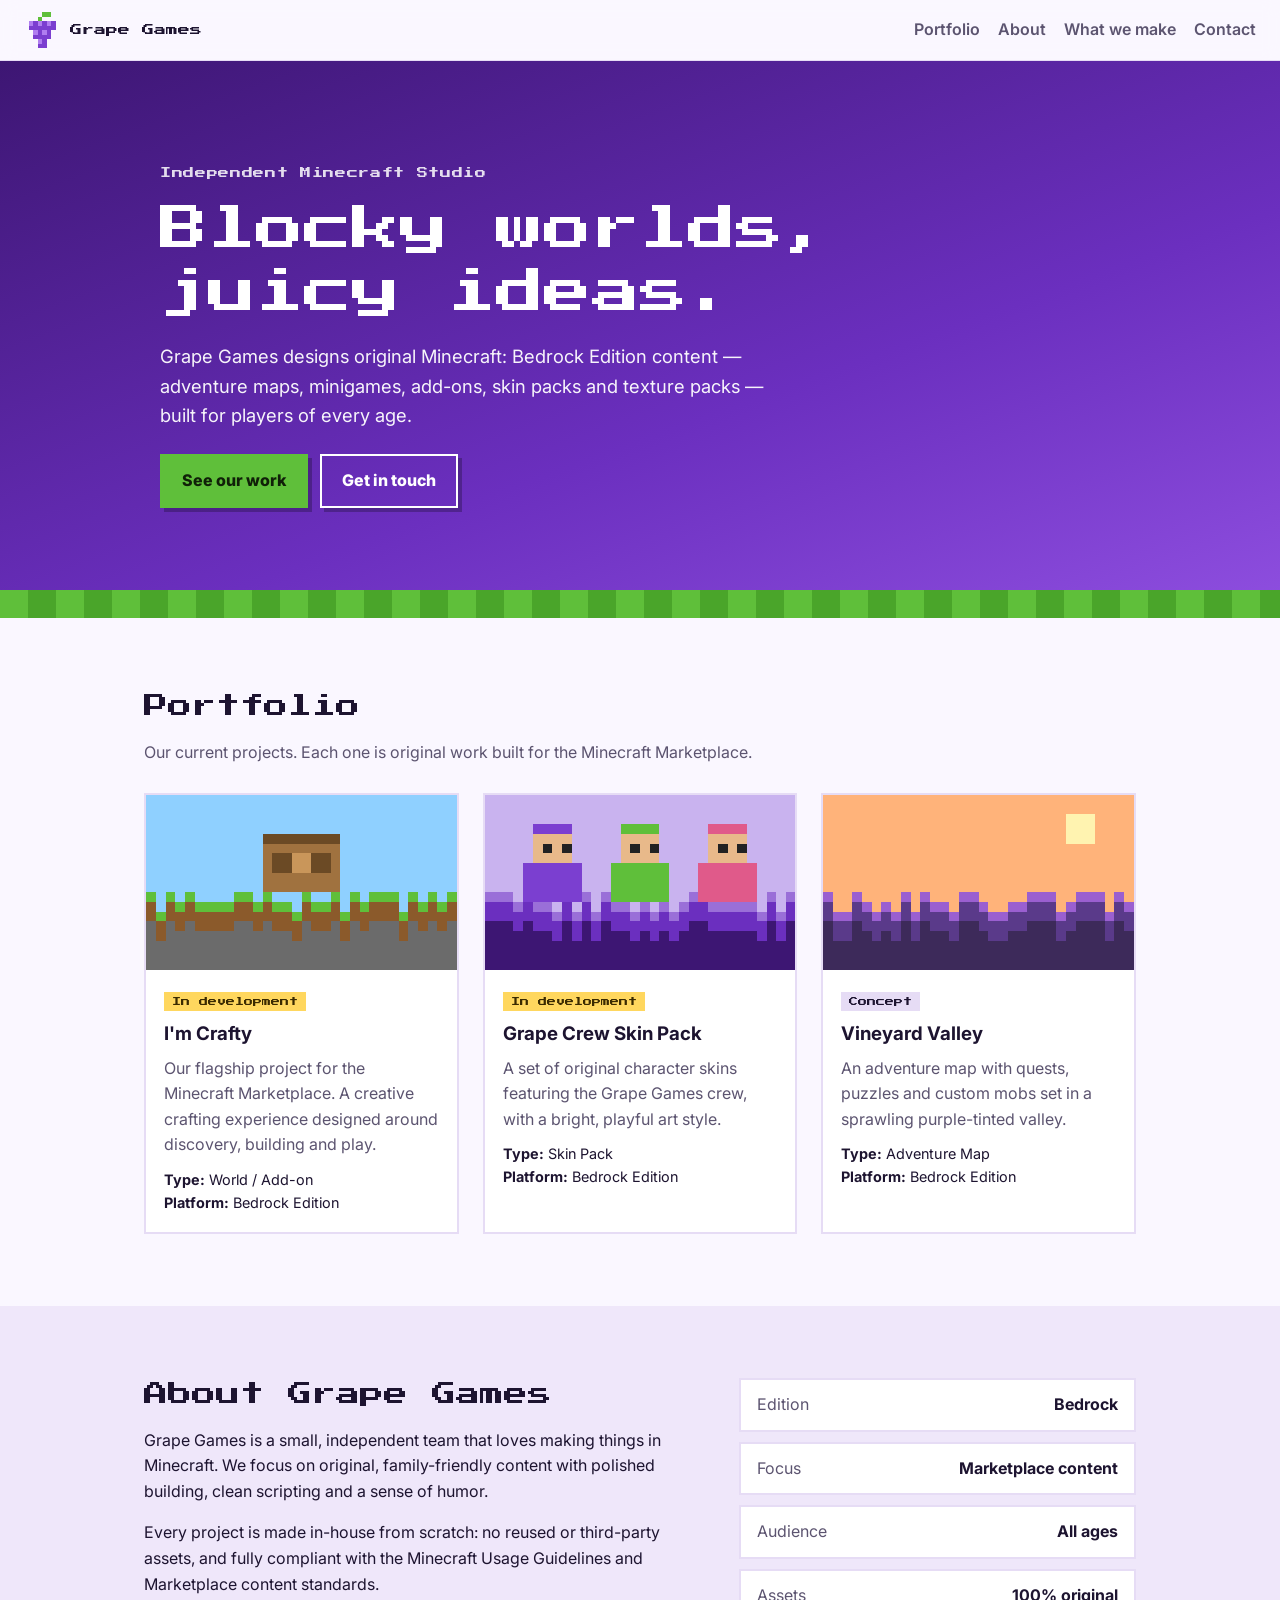
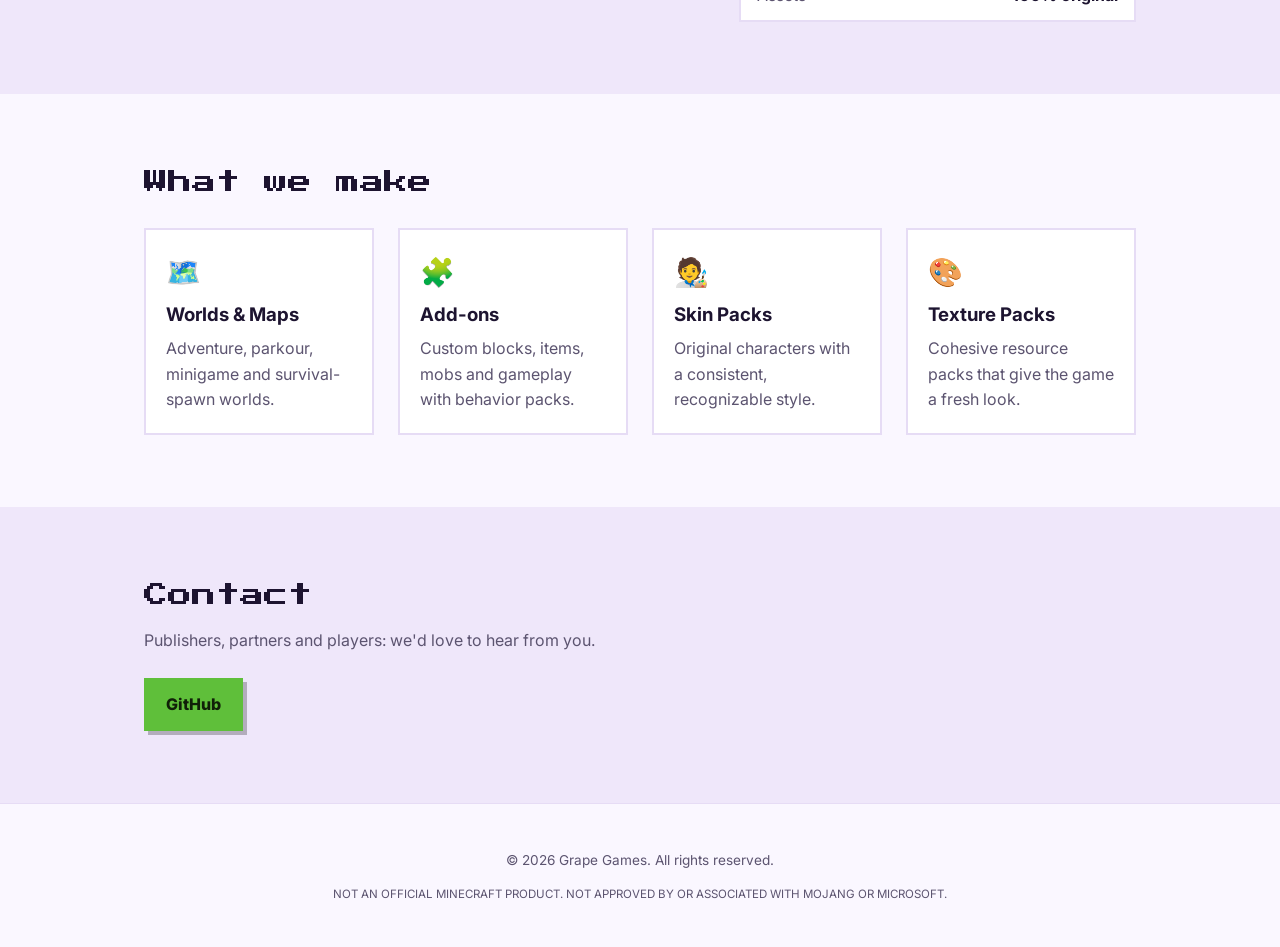
==== index.html @ aa974eca "Add Grape Games Minecraft portfolio site for GitHub Pages Static one-page portfolio (projects, about" ====
<!doctype html>
<html lang="en">
<head>
  <meta charset="utf-8">
  <meta name="viewport" content="width=device-width, initial-scale=1">
  <title>Grape Games — Minecraft Content Studio</title>
  <meta name="description" content="Grape Games is an independent studio creating original Minecraft Bedrock worlds, add-ons, skin packs and texture packs.">
  <meta property="og:title" content="Grape Games — Minecraft Content Studio">
  <meta property="og:description" content="Original Minecraft Bedrock worlds, add-ons, skins and textures.">
  <link rel="icon" href="assets/logo.svg" type="image/svg+xml">
  <link rel="preconnect" href="https://fonts.googleapis.com">
  <link rel="preconnect" href="https://fonts.gstatic.com" crossorigin>
  <link href="https://fonts.googleapis.com/css2?family=Press+Start+2P&family=Inter:wght@400;600;800&display=swap" rel="stylesheet">
  <link rel="stylesheet" href="styles.css">
</head>
<body>
  <header class="nav">
    <a class="brand" href="#top"><img src="assets/logo.svg" alt="" width="36" height="36"> Grape Games</a>
    <nav>
      <a href="#portfolio">Portfolio</a>
      <a href="#about">About</a>
      <a href="#services">What we make</a>
      <a href="#contact">Contact</a>
    </nav>
  </header>

  <main id="top">
    <section class="hero">
      <div class="hero-inner">
        <p class="eyebrow">Independent Minecraft Studio</p>
        <h1>Blocky worlds,<br>juicy ideas.</h1>
        <p class="lead">Grape Games designs original Minecraft: Bedrock Edition content — adventure maps, minigames, add-ons, skin packs and texture packs — built for players of every age.</p>
        <div class="cta">
          <a class="btn primary" href="#portfolio">See our work</a>
          <a class="btn" href="#contact">Get in touch</a>
        </div>
      </div>
    </section>

    <section id="portfolio" class="section">
      <h2>Portfolio</h2>
      <p class="section-lead">Our current projects. Each one is original work built for the Minecraft Marketplace.</p>
      <div class="grid">
        <!-- Each project is one <article>. Copy a block to add another; drop screenshots in assets/ and update the img src. -->
        <article class="card">
          <div class="thumb thumb-a"><img src="assets/project-crafty.svg" alt="I'm Crafty key art"></div>
          <div class="card-body">
            <span class="tag dev">In development</span>
            <h3>I'm Crafty</h3>
            <p>Our flagship project for the Minecraft Marketplace. A creative crafting experience designed around discovery, building and play.</p>
            <ul class="meta">
              <li><b>Type:</b> World / Add-on</li>
              <li><b>Platform:</b> Bedrock Edition</li>
            </ul>
          </div>
        </article>

        <article class="card">
          <div class="thumb thumb-b"><img src="assets/project-skins.svg" alt="Skin pack preview"></div>
          <div class="card-body">
            <span class="tag dev">In development</span>
            <h3>Grape Crew Skin Pack</h3>
            <p>A set of original character skins featuring the Grape Games crew, with a bright, playful art style.</p>
            <ul class="meta">
              <li><b>Type:</b> Skin Pack</li>
              <li><b>Platform:</b> Bedrock Edition</li>
            </ul>
          </div>
        </article>

        <article class="card">
          <div class="thumb thumb-c"><img src="assets/project-map.svg" alt="Adventure map preview"></div>
          <div class="card-body">
            <span class="tag concept">Concept</span>
            <h3>Vineyard Valley</h3>
            <p>An adventure map with quests, puzzles and custom mobs set in a sprawling purple-tinted valley.</p>
            <ul class="meta">
              <li><b>Type:</b> Adventure Map</li>
              <li><b>Platform:</b> Bedrock Edition</li>
            </ul>
          </div>
        </article>
      </div>
    </section>

    <section id="about" class="section alt">
      <div class="two-col">
        <div>
          <h2>About Grape Games</h2>
          <p>Grape Games is a small, independent team that loves making things in Minecraft. We focus on original, family-friendly content with polished building, clean scripting and a sense of humor.</p>
          <p>Every project is made in-house from scratch: no reused or third-party assets, and fully compliant with the Minecraft Usage Guidelines and Marketplace content standards.</p>
        </div>
        <ul class="facts">
          <li><span>Edition</span><b>Bedrock</b></li>
          <li><span>Focus</span><b>Marketplace content</b></li>
          <li><span>Audience</span><b>All ages</b></li>
          <li><span>Assets</span><b>100% original</b></li>
        </ul>
      </div>
    </section>

    <section id="services" class="section">
      <h2>What we make</h2>
      <div class="grid four">
        <div class="pill-card"><div class="icon">🗺️</div><h3>Worlds &amp; Maps</h3><p>Adventure, parkour, minigame and survival-spawn worlds.</p></div>
        <div class="pill-card"><div class="icon">🧩</div><h3>Add-ons</h3><p>Custom blocks, items, mobs and gameplay with behavior packs.</p></div>
        <div class="pill-card"><div class="icon">🧑‍🎨</div><h3>Skin Packs</h3><p>Original characters with a consistent, recognizable style.</p></div>
        <div class="pill-card"><div class="icon">🎨</div><h3>Texture Packs</h3><p>Cohesive resource packs that give the game a fresh look.</p></div>
      </div>
    </section>

    <section id="contact" class="section alt">
      <h2>Contact</h2>
      <p class="section-lead">Publishers, partners and players: we'd love to hear from you.</p>
      <div class="contact">
        <!-- TODO: add a business email, e.g. <a class="btn primary" href="mailto:hello@yourdomain.com">hello@yourdomain.com</a> -->
        <a class="btn primary" href="https://github.com/GrapeGames3141">GitHub</a>
      </div>
    </section>
  </main>

  <footer class="footer">
    <p>© <span id="year">2026</span> Grape Games. All rights reserved.</p>
    <p class="legal">NOT AN OFFICIAL MINECRAFT PRODUCT. NOT APPROVED BY OR ASSOCIATED WITH MOJANG OR MICROSOFT.</p>
  </footer>
  <script>document.getElementById('year').textContent = new Date().getFullYear();</script>
</body>
</html>
---- styles.css ----
:root{--grape:#6b2fbf;--grape-d:#3d1673;--leaf:#5fbf3a;--bg:#faf7ff;--fg:#1d1430;--muted:#5c5470;--card:#fff;--line:#e6dcf5}
@media (prefers-color-scheme:dark){:root{--bg:#120c1c;--fg:#f1ebfb;--muted:#b1a6c6;--card:#1d1530;--line:#2f2447}}
*{box-sizing:border-box}
html{scroll-behavior:smooth}
body{margin:0;background:var(--bg);color:var(--fg);font:16px/1.6 Inter,system-ui,sans-serif}
a{color:inherit}
img{max-width:100%;display:block}
.nav{position:sticky;top:0;z-index:10;display:flex;justify-content:space-between;align-items:center;gap:16px;padding:12px 24px;background:color-mix(in srgb,var(--bg) 88%,transparent);backdrop-filter:blur(8px);border-bottom:1px solid var(--line)}
.brand{display:flex;align-items:center;gap:10px;font:12px "Press Start 2P",monospace;text-decoration:none}
.nav nav{display:flex;gap:18px;flex-wrap:wrap}
.nav nav a{text-decoration:none;font-weight:600;color:var(--muted)}
.nav nav a:hover{color:var(--grape)}
.hero{background:linear-gradient(160deg,var(--grape-d),var(--grape) 60%,#8f4fe0);color:#fff;padding:96px 24px 110px;position:relative;overflow:hidden}
.hero:after{content:"";position:absolute;inset:auto 0 0 0;height:28px;background:repeating-linear-gradient(90deg,var(--leaf) 0 28px,#4aa52a 28px 56px)}
.hero-inner{max-width:960px;margin:0 auto}
.eyebrow{font:11px "Press Start 2P",monospace;letter-spacing:.06em;opacity:.85}
h1{font:clamp(26px,5vw,48px)/1.3 "Press Start 2P",monospace;margin:.4em 0}
h2{font:clamp(18px,3vw,24px)/1.4 "Press Start 2P",monospace;margin:0 0 .6em}
h3{margin:.3em 0}
.lead{font-size:1.15rem;max-width:620px;opacity:.95}
.cta,.contact{display:flex;gap:12px;flex-wrap:wrap;margin-top:24px}
.btn{display:inline-block;padding:12px 20px;border:2px solid currentColor;text-decoration:none;font-weight:800;box-shadow:4px 4px 0 rgba(0,0,0,.25)}
.btn.primary{background:var(--leaf);border-color:var(--leaf);color:#102008}
.btn:hover{transform:translate(-1px,-1px)}
.section{max-width:1040px;margin:0 auto;padding:72px 24px}
.section.alt{max-width:none;background:color-mix(in srgb,var(--grape) 8%,var(--bg))}
.section.alt>*{max-width:992px;margin-left:auto;margin-right:auto}
.section-lead{color:var(--muted);max-width:640px}
.grid{display:grid;grid-template-columns:repeat(auto-fit,minmax(280px,1fr));gap:24px;margin-top:28px}
.grid.four{grid-template-columns:repeat(auto-fit,minmax(200px,1fr))}
.card{background:var(--card);border:2px solid var(--line);overflow:hidden;display:flex;flex-direction:column}
.thumb{aspect-ratio:16/9;background:var(--grape-d)}
.thumb img{width:100%;height:100%;object-fit:cover;image-rendering:pixelated}
.card-body{padding:18px}
.card-body p{color:var(--muted);margin:.4em 0}
.tag{font:9px "Press Start 2P",monospace;padding:5px 8px;display:inline-block}
.tag.dev{background:#ffd75e;color:#3a2a00}
.tag.concept{background:var(--line);color:var(--fg)}
.tag.live{background:var(--leaf);color:#102008}
.meta{list-style:none;padding:0;margin:10px 0 0;font-size:.9rem}
.two-col{display:grid;grid-template-columns:1.4fr 1fr;gap:40px;align-items:start}
.facts{list-style:none;padding:0;margin:0;display:grid;gap:10px}
.facts li{display:flex;justify-content:space-between;background:var(--card);border:2px solid var(--line);padding:12px 16px}
.facts span{color:var(--muted)}
.pill-card{background:var(--card);border:2px solid var(--line);padding:20px}
.pill-card p{color:var(--muted);margin:0}
.icon{font-size:28px}
.footer{text-align:center;padding:32px 16px;color:var(--muted);font-size:.85rem;border-top:1px solid var(--line)}
.legal{font-size:.72rem}
@media (max-width:720px){.two-col{grid-template-columns:1fr}.nav{flex-direction:column;align-items:flex-start;padding:12px 16px}.section{padding:56px 16px}.hero{padding:64px 16px 90px}}
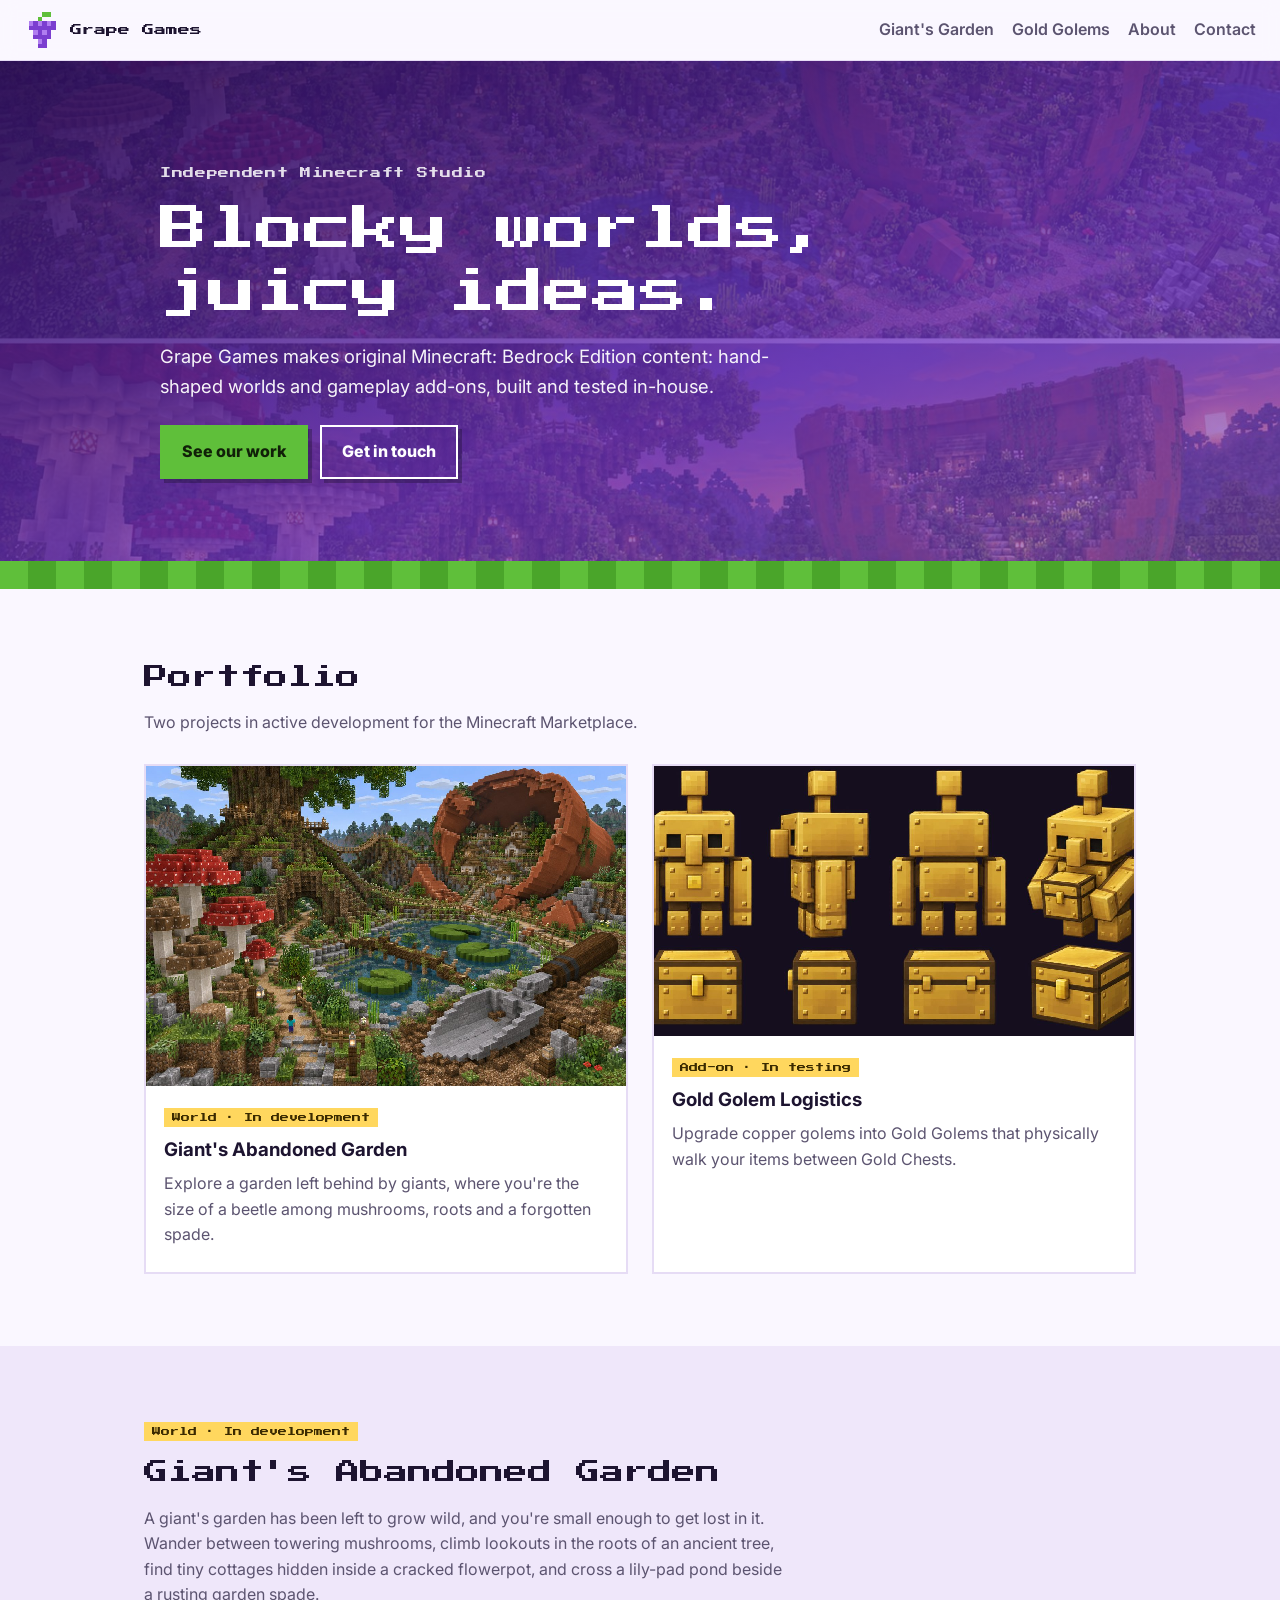
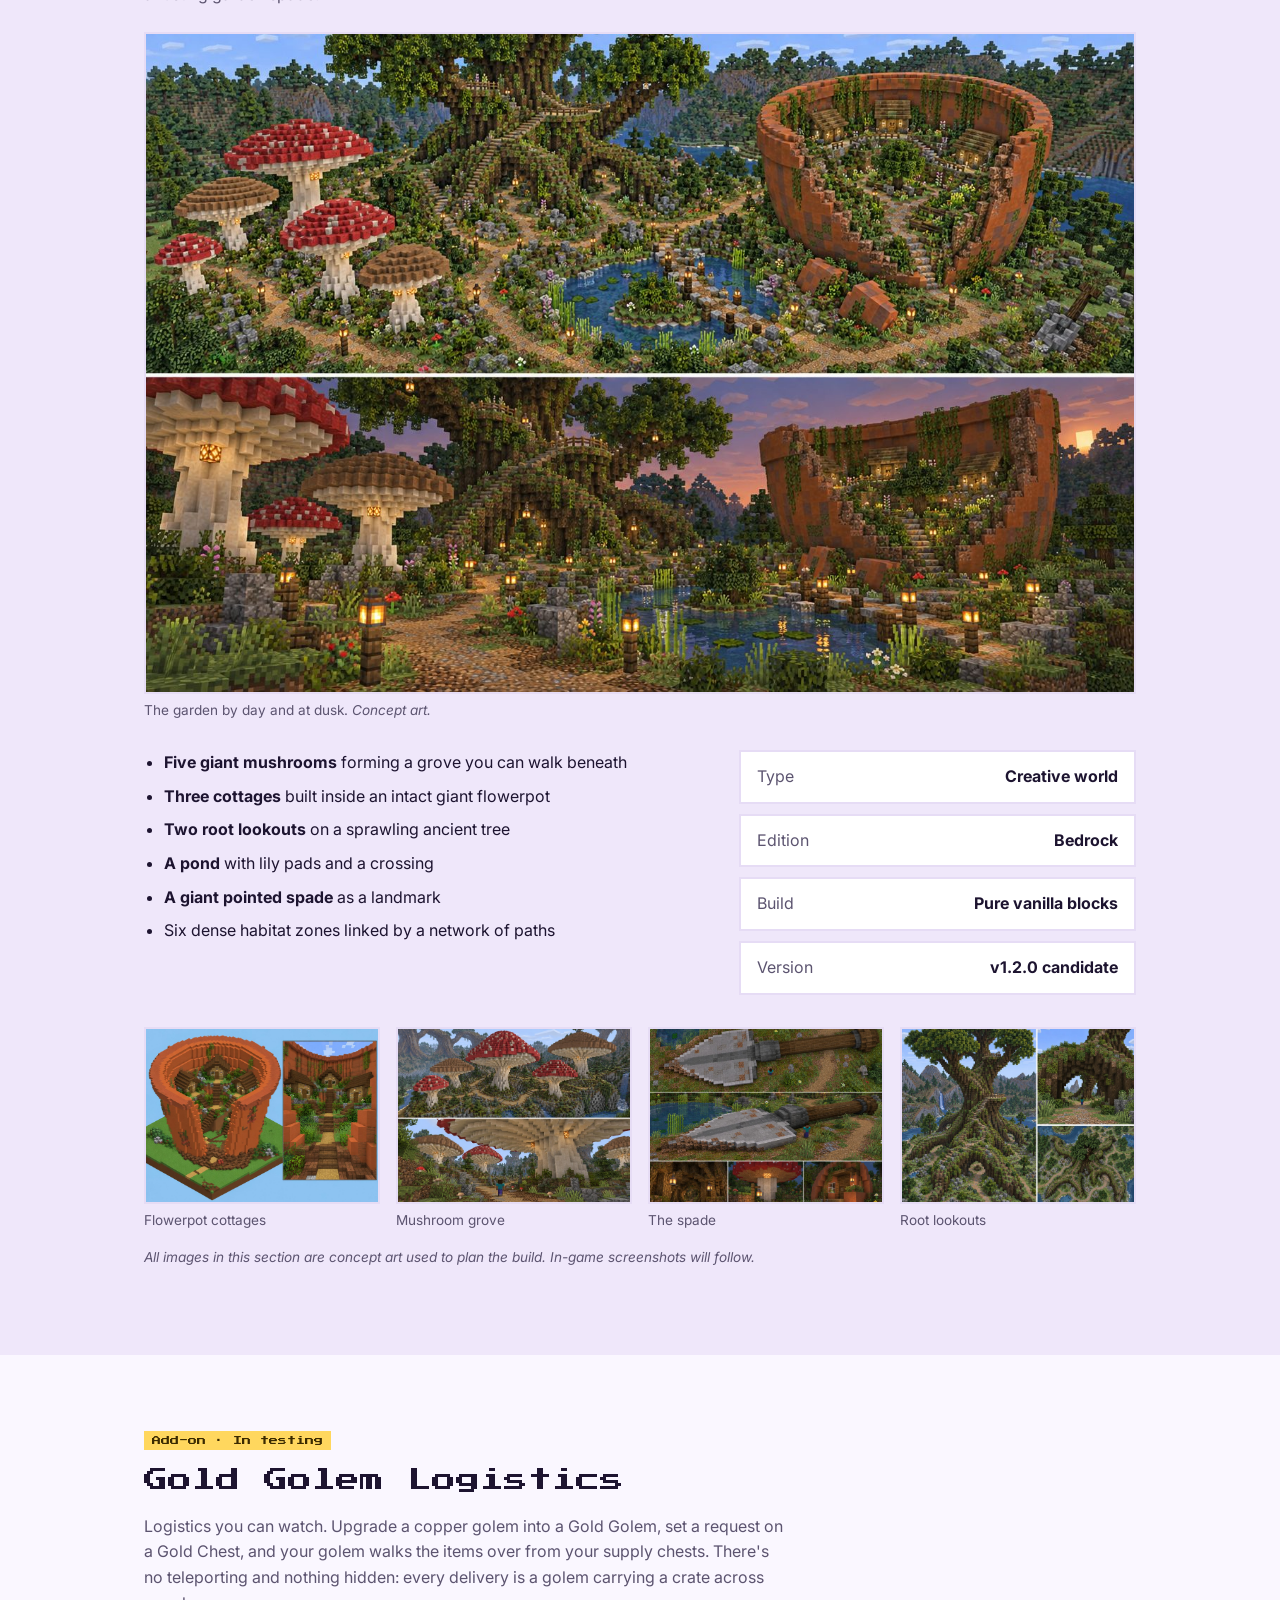
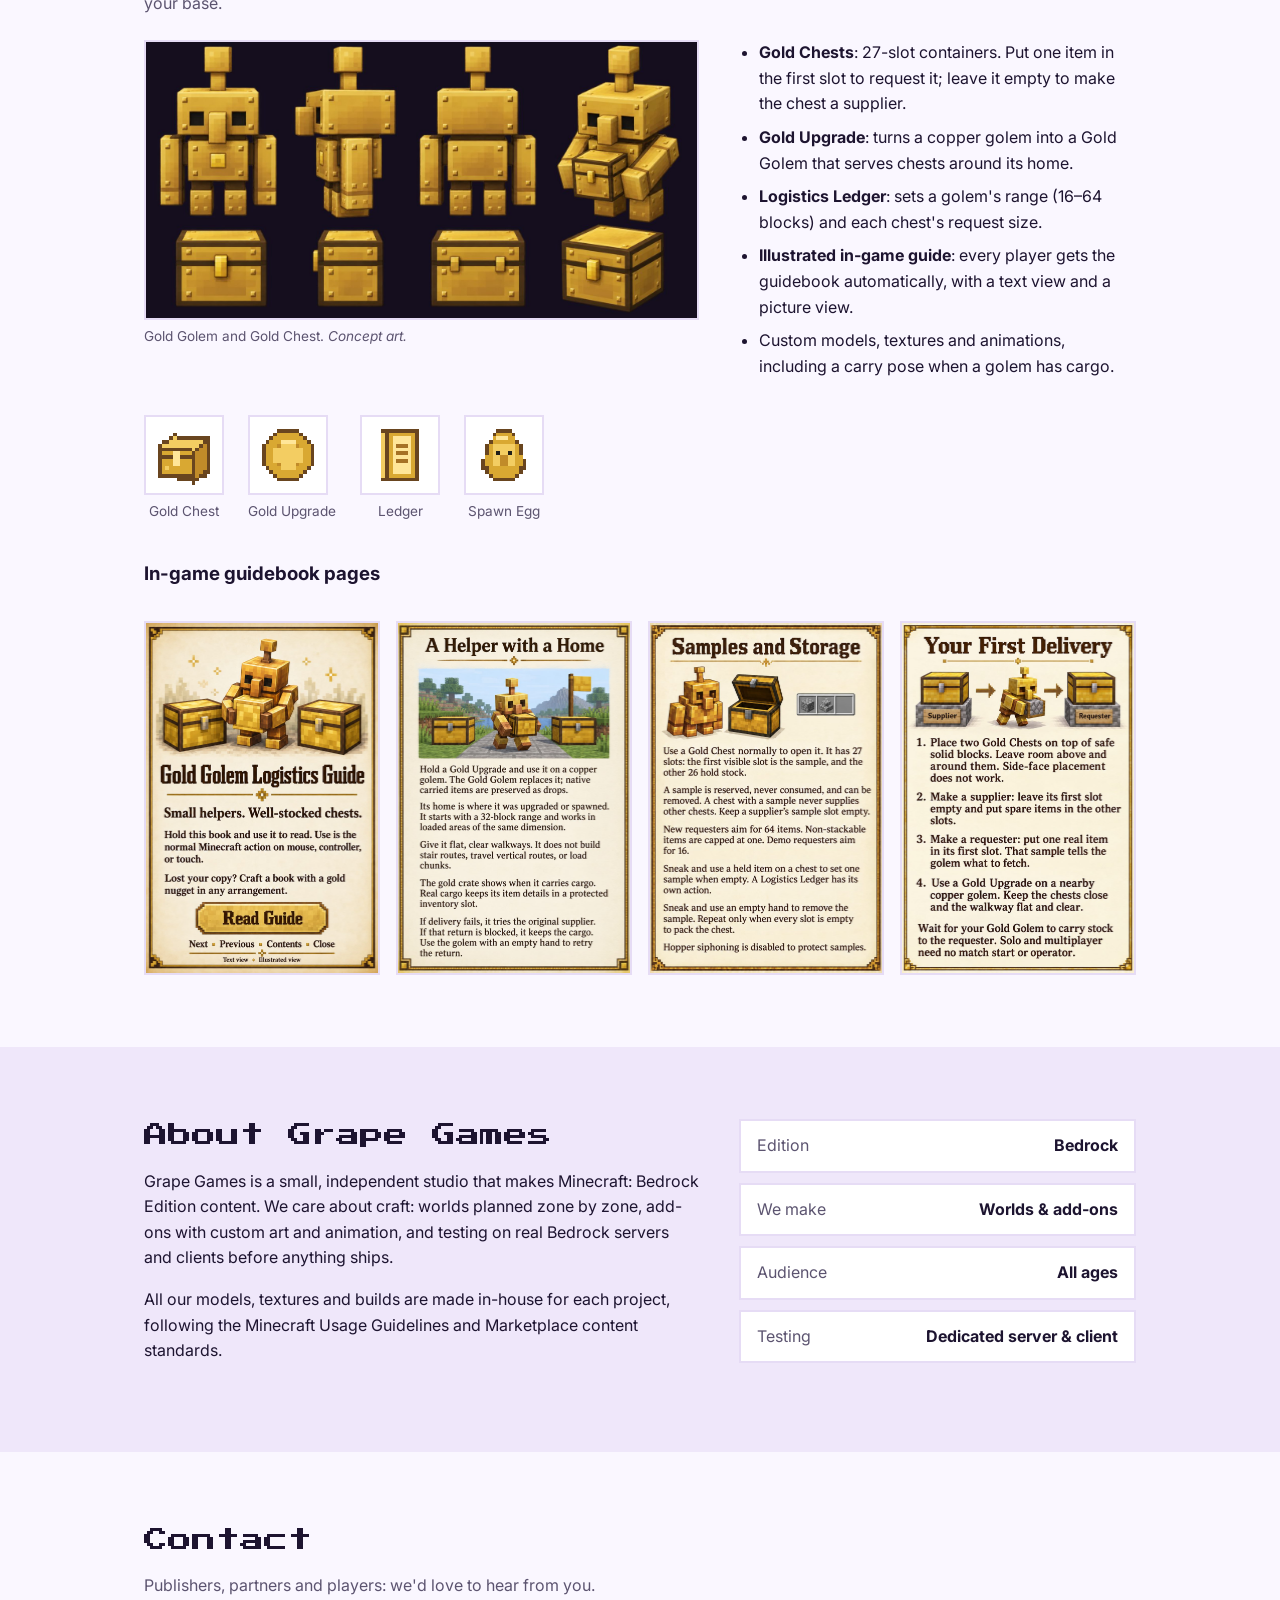
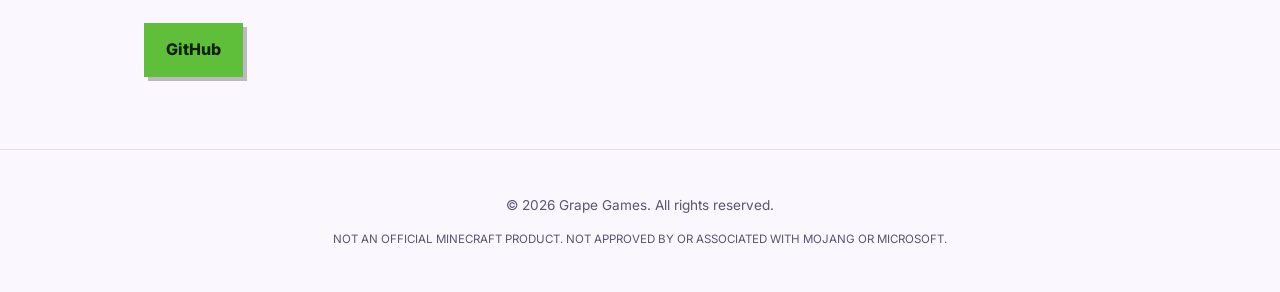
==== commit 4fad0977: "Show Giant's Abandoned Garden and Gold Golem Logistics on portfolio site Replace placeholder project" ====
--- a/index.html
+++ b/index.html
@@ -4,9 +4,10 @@
   <meta charset="utf-8">
   <meta name="viewport" content="width=device-width, initial-scale=1">
   <title>Grape Games — Minecraft Content Studio</title>
-  <meta name="description" content="Grape Games is an independent studio creating original Minecraft Bedrock worlds, add-ons, skin packs and texture packs.">
+  <meta name="description" content="Grape Games is an independent studio making original Minecraft: Bedrock Edition worlds and add-ons, including Giant's Abandoned Garden and Gold Golem Logistics.">
   <meta property="og:title" content="Grape Games — Minecraft Content Studio">
-  <meta property="og:description" content="Original Minecraft Bedrock worlds, add-ons, skins and textures.">
+  <meta property="og:description" content="Original Minecraft Bedrock worlds and add-ons: Giant's Abandoned Garden and Gold Golem Logistics.">
+  <meta property="og:image" content="assets/garden/hero.jpg">
   <link rel="icon" href="assets/logo.svg" type="image/svg+xml">
   <link rel="preconnect" href="https://fonts.googleapis.com">
   <link rel="preconnect" href="https://fonts.gstatic.com" crossorigin>
@@ -17,19 +18,19 @@
   <header class="nav">
     <a class="brand" href="#top"><img src="assets/logo.svg" alt="" width="36" height="36"> Grape Games</a>
     <nav>
-      <a href="#portfolio">Portfolio</a>
+      <a href="#garden">Giant's Garden</a>
+      <a href="#golem">Gold Golems</a>
       <a href="#about">About</a>
-      <a href="#services">What we make</a>
       <a href="#contact">Contact</a>
     </nav>
   </header>
 
   <main id="top">
-    <section class="hero">
+    <section class="hero" style="--hero-img:url('assets/garden/hero.jpg')">
       <div class="hero-inner">
         <p class="eyebrow">Independent Minecraft Studio</p>
         <h1>Blocky worlds,<br>juicy ideas.</h1>
-        <p class="lead">Grape Games designs original Minecraft: Bedrock Edition content — adventure maps, minigames, add-ons, skin packs and texture packs — built for players of every age.</p>
+        <p class="lead">Grape Games makes original Minecraft: Bedrock Edition content: hand-shaped worlds and gameplay add-ons, built and tested in-house.</p>
         <div class="cta">
           <a class="btn primary" href="#portfolio">See our work</a>
           <a class="btn" href="#contact">Get in touch</a>
@@ -39,47 +40,90 @@
 
     <section id="portfolio" class="section">
       <h2>Portfolio</h2>
-      <p class="section-lead">Our current projects. Each one is original work built for the Minecraft Marketplace.</p>
+      <p class="section-lead">Two projects in active development for the Minecraft Marketplace.</p>
       <div class="grid">
-        <!-- Each project is one <article>. Copy a block to add another; drop screenshots in assets/ and update the img src. -->
-        <article class="card">
-          <div class="thumb thumb-a"><img src="assets/project-crafty.svg" alt="I'm Crafty key art"></div>
+        <a class="card" href="#garden">
+          <div class="thumb"><img src="assets/garden/overview.jpg" alt="Giant's Abandoned Garden overview concept art"></div>
           <div class="card-body">
-            <span class="tag dev">In development</span>
-            <h3>I'm Crafty</h3>
-            <p>Our flagship project for the Minecraft Marketplace. A creative crafting experience designed around discovery, building and play.</p>
-            <ul class="meta">
-              <li><b>Type:</b> World / Add-on</li>
-              <li><b>Platform:</b> Bedrock Edition</li>
-            </ul>
+            <span class="tag dev">World · In development</span>
+            <h3>Giant's Abandoned Garden</h3>
+            <p>Explore a garden left behind by giants, where you're the size of a beetle among mushrooms, roots and a forgotten spade.</p>
           </div>
-        </article>
+        </a>
+        <a class="card" href="#golem">
+          <div class="thumb"><img src="assets/golem/concept.jpg" alt="Gold Golem and Gold Chest concept"></div>
+          <div class="card-body">
+            <span class="tag dev">Add-on · In testing</span>
+            <h3>Gold Golem Logistics</h3>
+            <p>Upgrade copper golems into Gold Golems that physically walk your items between Gold Chests.</p>
+          </div>
+        </a>
+      </div>
+    </section>
 
-        <article class="card">
-          <div class="thumb thumb-b"><img src="assets/project-skins.svg" alt="Skin pack preview"></div>
-          <div class="card-body">
-            <span class="tag dev">In development</span>
-            <h3>Grape Crew Skin Pack</h3>
-            <p>A set of original character skins featuring the Grape Games crew, with a bright, playful art style.</p>
-            <ul class="meta">
-              <li><b>Type:</b> Skin Pack</li>
-              <li><b>Platform:</b> Bedrock Edition</li>
-            </ul>
-          </div>
-        </article>
+    <section id="garden" class="section project alt">
+      <div class="project-head">
+        <span class="tag dev">World · In development</span>
+        <h2>Giant's Abandoned Garden</h2>
+        <p class="section-lead">A giant's garden has been left to grow wild, and you're small enough to get lost in it. Wander between towering mushrooms, climb lookouts in the roots of an ancient tree, find tiny cottages hidden inside a cracked flowerpot, and cross a lily-pad pond beside a rusting garden spade.</p>
+      </div>
+      <figure class="feature">
+        <img src="assets/garden/hero.jpg" alt="The garden by day and at dusk" loading="lazy">
+        <figcaption>The garden by day and at dusk. <em>Concept art.</em></figcaption>
+      </figure>
+      <div class="two-col">
+        <ul class="bullets">
+          <li><b>Five giant mushrooms</b> forming a grove you can walk beneath</li>
+          <li><b>Three cottages</b> built inside an intact giant flowerpot</li>
+          <li><b>Two root lookouts</b> on a sprawling ancient tree</li>
+          <li><b>A pond</b> with lily pads and a crossing</li>
+          <li><b>A giant pointed spade</b> as a landmark</li>
+          <li>Six dense habitat zones linked by a network of paths</li>
+        </ul>
+        <ul class="facts">
+          <li><span>Type</span><b>Creative world</b></li>
+          <li><span>Edition</span><b>Bedrock</b></li>
+          <li><span>Build</span><b>Pure vanilla blocks</b></li>
+          <li><span>Version</span><b>v1.2.0 candidate</b></li>
+        </ul>
+      </div>
+      <div class="gallery">
+        <figure><img src="assets/garden/pot-cottages.jpg" alt="Cottages inside the giant flowerpot" loading="lazy"><figcaption>Flowerpot cottages</figcaption></figure>
+        <figure><img src="assets/garden/mushroom-grove.jpg" alt="Giant mushroom grove" loading="lazy"><figcaption>Mushroom grove</figcaption></figure>
+        <figure><img src="assets/garden/spade.jpg" alt="The pointed spade landmark" loading="lazy"><figcaption>The spade</figcaption></figure>
+        <figure><img src="assets/garden/roots.jpg" alt="Giant tree roots" loading="lazy"><figcaption>Root lookouts</figcaption></figure>
+      </div>
+      <p class="note">All images in this section are concept art used to plan the build. In-game screenshots will follow.</p>
+    </section>
 
-        <article class="card">
-          <div class="thumb thumb-c"><img src="assets/project-map.svg" alt="Adventure map preview"></div>
-          <div class="card-body">
-            <span class="tag concept">Concept</span>
-            <h3>Vineyard Valley</h3>
-            <p>An adventure map with quests, puzzles and custom mobs set in a sprawling purple-tinted valley.</p>
-            <ul class="meta">
-              <li><b>Type:</b> Adventure Map</li>
-              <li><b>Platform:</b> Bedrock Edition</li>
-            </ul>
-          </div>
-        </article>
+    <section id="golem" class="section project">
+      <div class="project-head">
+        <span class="tag dev">Add-on · In testing</span>
+        <h2>Gold Golem Logistics</h2>
+        <p class="section-lead">Logistics you can watch. Upgrade a copper golem into a Gold Golem, set a request on a Gold Chest, and your golem walks the items over from your supply chests. There's no teleporting and nothing hidden: every delivery is a golem carrying a crate across your base.</p>
+      </div>
+      <div class="two-col">
+        <figure class="feature"><img src="assets/golem/concept.jpg" alt="Gold Golem and Gold Chest from several angles" loading="lazy"><figcaption>Gold Golem and Gold Chest. <em>Concept art.</em></figcaption></figure>
+        <ul class="bullets">
+          <li><b>Gold Chests</b>: 27-slot containers. Put one item in the first slot to request it; leave it empty to make the chest a supplier.</li>
+          <li><b>Gold Upgrade</b>: turns a copper golem into a Gold Golem that serves chests around its home.</li>
+          <li><b>Logistics Ledger</b>: sets a golem's range (16–64 blocks) and each chest's request size.</li>
+          <li><b>Illustrated in-game guide</b>: every player gets the guidebook automatically, with a text view and a picture view.</li>
+          <li>Custom models, textures and animations, including a carry pose when a golem has cargo.</li>
+        </ul>
+      </div>
+      <div class="icons">
+        <figure><img src="assets/golem/chest-icon.png" alt="Gold Chest icon" class="pixel"><figcaption>Gold Chest</figcaption></figure>
+        <figure><img src="assets/golem/upgrade-icon.png" alt="Gold Upgrade icon" class="pixel"><figcaption>Gold Upgrade</figcaption></figure>
+        <figure><img src="assets/golem/ledger-icon.png" alt="Logistics Ledger icon" class="pixel"><figcaption>Ledger</figcaption></figure>
+        <figure><img src="assets/golem/egg-icon.png" alt="Gold Golem spawn egg icon" class="pixel"><figcaption>Spawn Egg</figcaption></figure>
+      </div>
+      <h3 class="sub">In-game guidebook pages</h3>
+      <div class="gallery tall">
+        <figure><img src="assets/golem/guide-cover.jpg" alt="Guidebook cover page" loading="lazy"></figure>
+        <figure><img src="assets/golem/guide-routes.jpg" alt="Guidebook page: A Helper with a Home" loading="lazy"></figure>
+        <figure><img src="assets/golem/guide-chests.jpg" alt="Guidebook page: Samples and Storage" loading="lazy"></figure>
+        <figure><img src="assets/golem/guide-first-delivery.jpg" alt="Guidebook page: First Delivery" loading="lazy"></figure>
       </div>
     </section>
 
@@ -87,29 +131,19 @@
       <div class="two-col">
         <div>
           <h2>About Grape Games</h2>
-          <p>Grape Games is a small, independent team that loves making things in Minecraft. We focus on original, family-friendly content with polished building, clean scripting and a sense of humor.</p>
-          <p>Every project is made in-house from scratch: no reused or third-party assets, and fully compliant with the Minecraft Usage Guidelines and Marketplace content standards.</p>
+          <p>Grape Games is a small, independent studio that makes Minecraft: Bedrock Edition content. We care about craft: worlds planned zone by zone, add-ons with custom art and animation, and testing on real Bedrock servers and clients before anything ships.</p>
+          <p>All our models, textures and builds are made in-house for each project, following the Minecraft Usage Guidelines and Marketplace content standards.</p>
         </div>
         <ul class="facts">
           <li><span>Edition</span><b>Bedrock</b></li>
-          <li><span>Focus</span><b>Marketplace content</b></li>
+          <li><span>We make</span><b>Worlds &amp; add-ons</b></li>
           <li><span>Audience</span><b>All ages</b></li>
-          <li><span>Assets</span><b>100% original</b></li>
+          <li><span>Testing</span><b>Dedicated server &amp; client</b></li>
         </ul>
       </div>
     </section>
 
-    <section id="services" class="section">
-      <h2>What we make</h2>
-      <div class="grid four">
-        <div class="pill-card"><div class="icon">🗺️</div><h3>Worlds &amp; Maps</h3><p>Adventure, parkour, minigame and survival-spawn worlds.</p></div>
-        <div class="pill-card"><div class="icon">🧩</div><h3>Add-ons</h3><p>Custom blocks, items, mobs and gameplay with behavior packs.</p></div>
-        <div class="pill-card"><div class="icon">🧑‍🎨</div><h3>Skin Packs</h3><p>Original characters with a consistent, recognizable style.</p></div>
-        <div class="pill-card"><div class="icon">🎨</div><h3>Texture Packs</h3><p>Cohesive resource packs that give the game a fresh look.</p></div>
-      </div>
-    </section>
-
-    <section id="contact" class="section alt">
+    <section id="contact" class="section">
       <h2>Contact</h2>
       <p class="section-lead">Publishers, partners and players: we'd love to hear from you.</p>
       <div class="contact">
--- a/styles.css
+++ b/styles.css
@@ -10,7 +10,7 @@
 .nav nav{display:flex;gap:18px;flex-wrap:wrap}
 .nav nav a{text-decoration:none;font-weight:600;color:var(--muted)}
 .nav nav a:hover{color:var(--grape)}
-.hero{background:linear-gradient(160deg,var(--grape-d),var(--grape) 60%,#8f4fe0);color:#fff;padding:96px 24px 110px;position:relative;overflow:hidden}
+.hero{background:linear-gradient(160deg,rgba(45,14,90,.92),rgba(107,47,191,.78) 60%,rgba(143,79,224,.55)),var(--hero-img,none) center/cover,var(--grape);color:#fff;padding:96px 24px 110px;position:relative;overflow:hidden}
 .hero:after{content:"";position:absolute;inset:auto 0 0 0;height:28px;background:repeating-linear-gradient(90deg,var(--leaf) 0 28px,#4aa52a 28px 56px)}
 .hero-inner{max-width:960px;margin:0 auto}
 .eyebrow{font:11px "Press Start 2P",monospace;letter-spacing:.06em;opacity:.85}
@@ -28,7 +28,7 @@
 .section-lead{color:var(--muted);max-width:640px}
 .grid{display:grid;grid-template-columns:repeat(auto-fit,minmax(280px,1fr));gap:24px;margin-top:28px}
 .grid.four{grid-template-columns:repeat(auto-fit,minmax(200px,1fr))}
-.card{background:var(--card);border:2px solid var(--line);overflow:hidden;display:flex;flex-direction:column}
+.card{text-decoration:none;transition:transform .15s;background:var(--card);border:2px solid var(--line);overflow:hidden;display:flex;flex-direction:column}
 .thumb{aspect-ratio:16/9;background:var(--grape-d)}
 .thumb img{width:100%;height:100%;object-fit:cover;image-rendering:pixelated}
 .card-body{padding:18px}
@@ -48,3 +48,21 @@
 .footer{text-align:center;padding:32px 16px;color:var(--muted);font-size:.85rem;border-top:1px solid var(--line)}
 .legal{font-size:.72rem}
 @media (max-width:720px){.two-col{grid-template-columns:1fr}.nav{flex-direction:column;align-items:flex-start;padding:12px 16px}.section{padding:56px 16px}.hero{padding:64px 16px 90px}}
+.card:hover{transform:translateY(-3px)}
+.project-head{margin-bottom:24px}
+.project-head h2{margin-top:12px}
+.feature{margin:0 0 28px}
+.feature img{width:100%;border:2px solid var(--line)}
+figcaption{font-size:.85rem;color:var(--muted);margin-top:6px}
+.bullets{margin:0;padding-left:20px}
+.bullets li{margin-bottom:8px}
+.gallery{display:grid;grid-template-columns:repeat(auto-fit,minmax(220px,1fr));gap:16px;margin-top:32px}
+.gallery figure{margin:0}
+.gallery img{width:100%;aspect-ratio:4/3;object-fit:cover;border:2px solid var(--line)}
+.gallery.tall img{aspect-ratio:2/3}
+.icons{display:flex;gap:24px;flex-wrap:wrap;margin:28px 0 8px}
+.icons figure{margin:0;text-align:center}
+.pixel{width:80px;height:80px;image-rendering:pixelated;background:var(--card);border:2px solid var(--line);padding:8px}
+.sub{margin-top:36px}
+.note{font-size:.85rem;color:var(--muted);font-style:italic;margin-top:16px}
+.section.project .two-col{align-items:start}
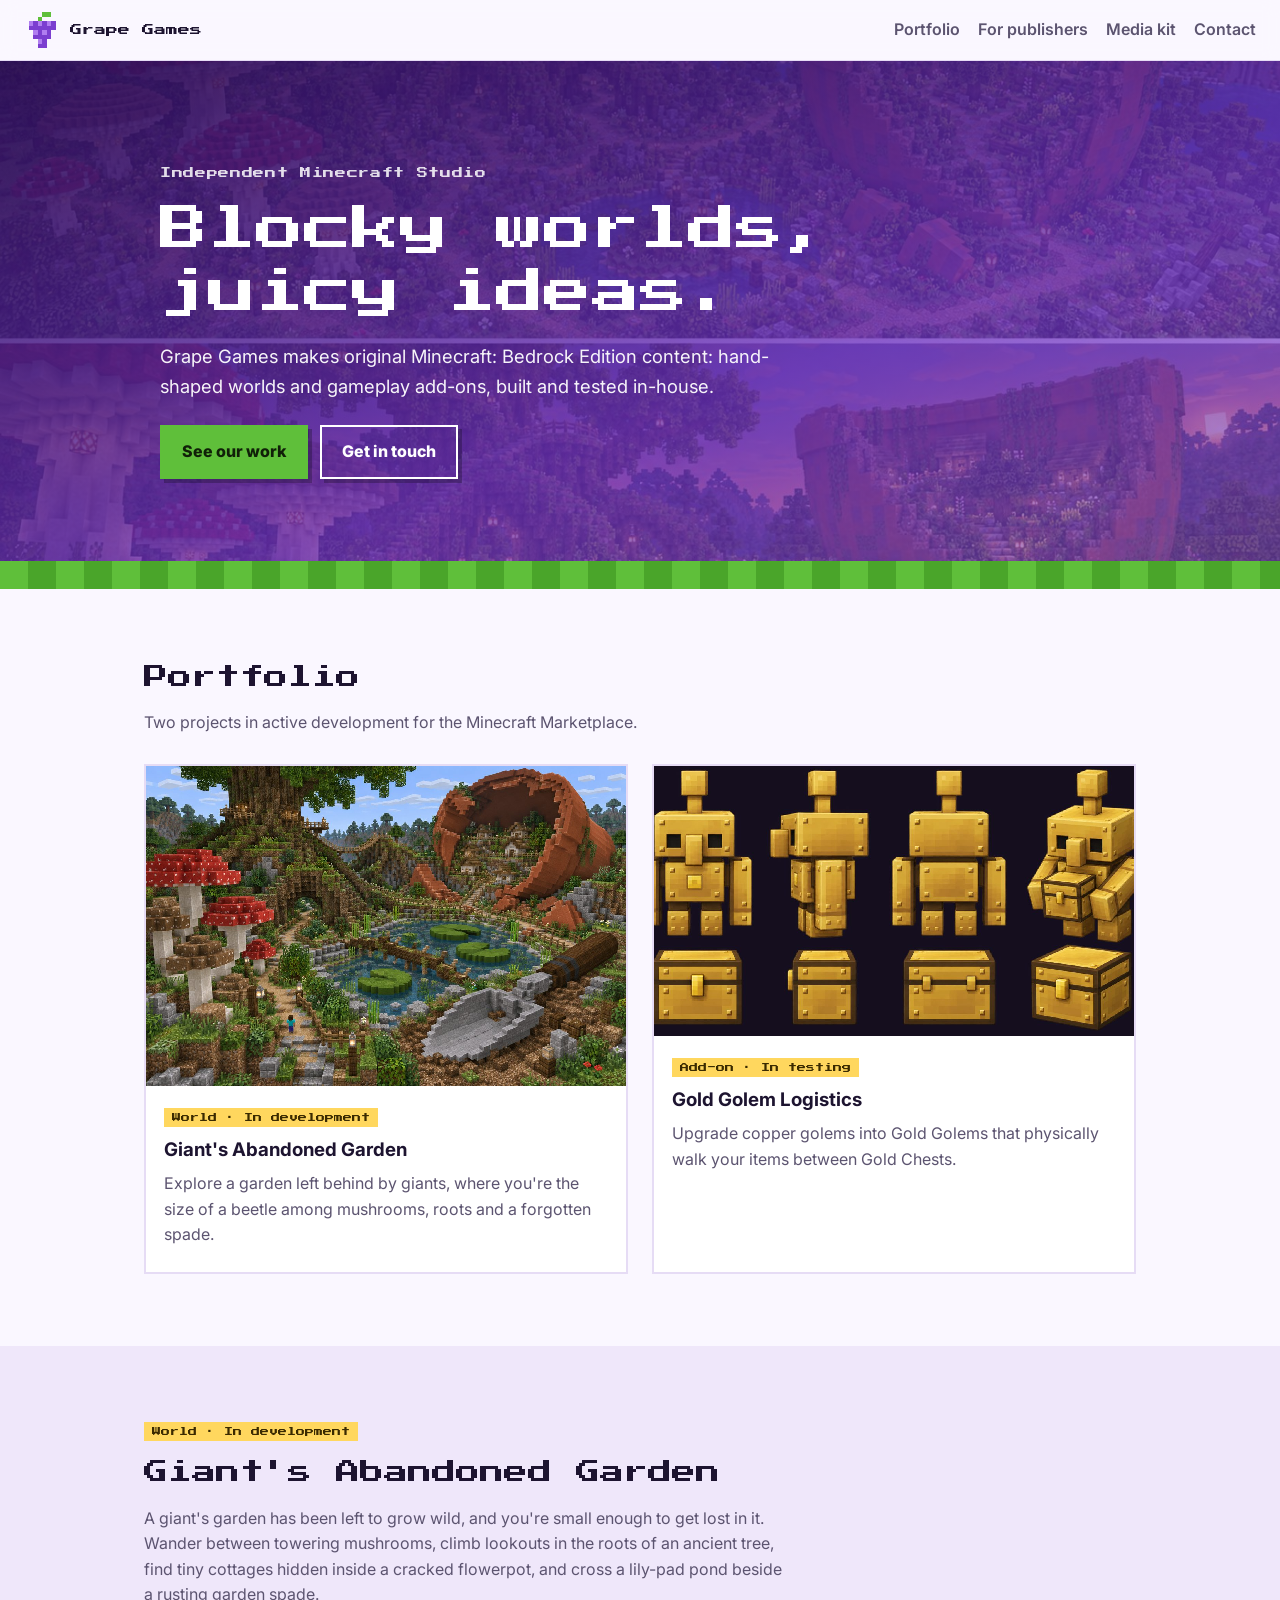
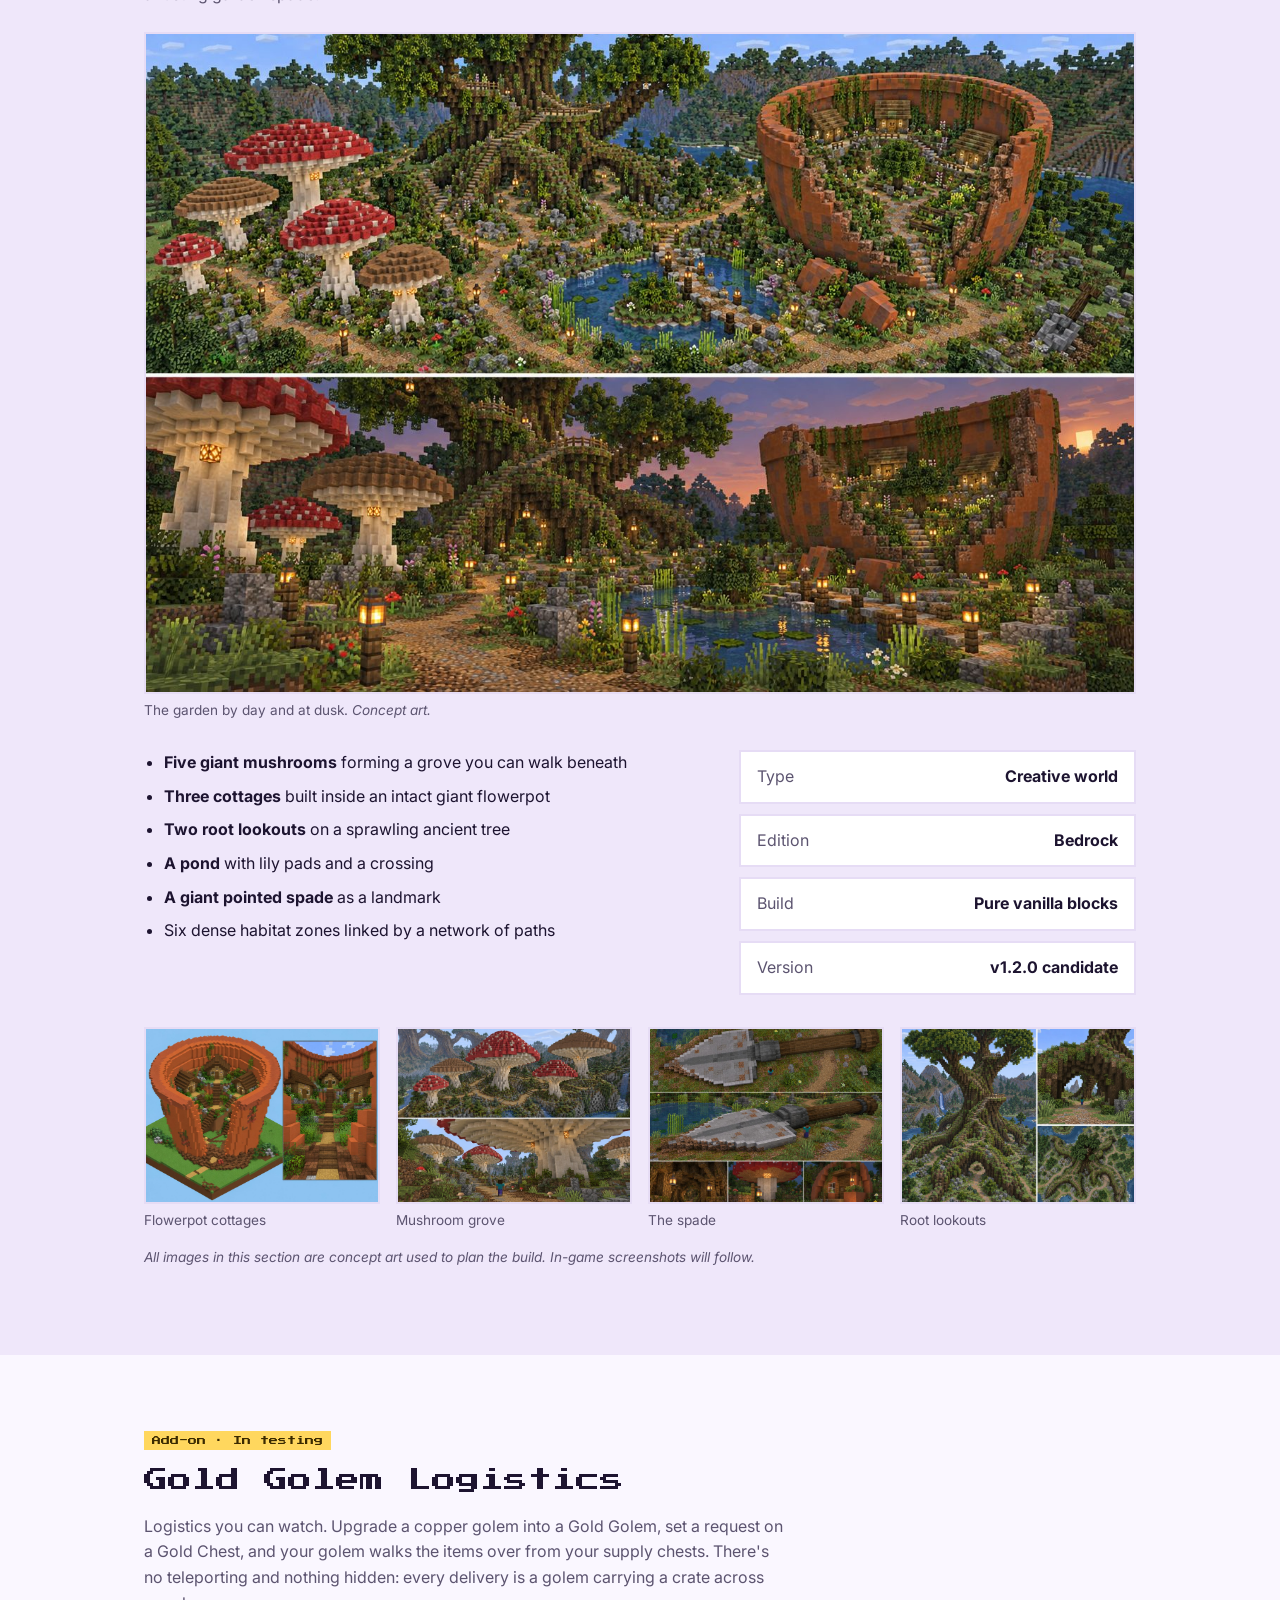
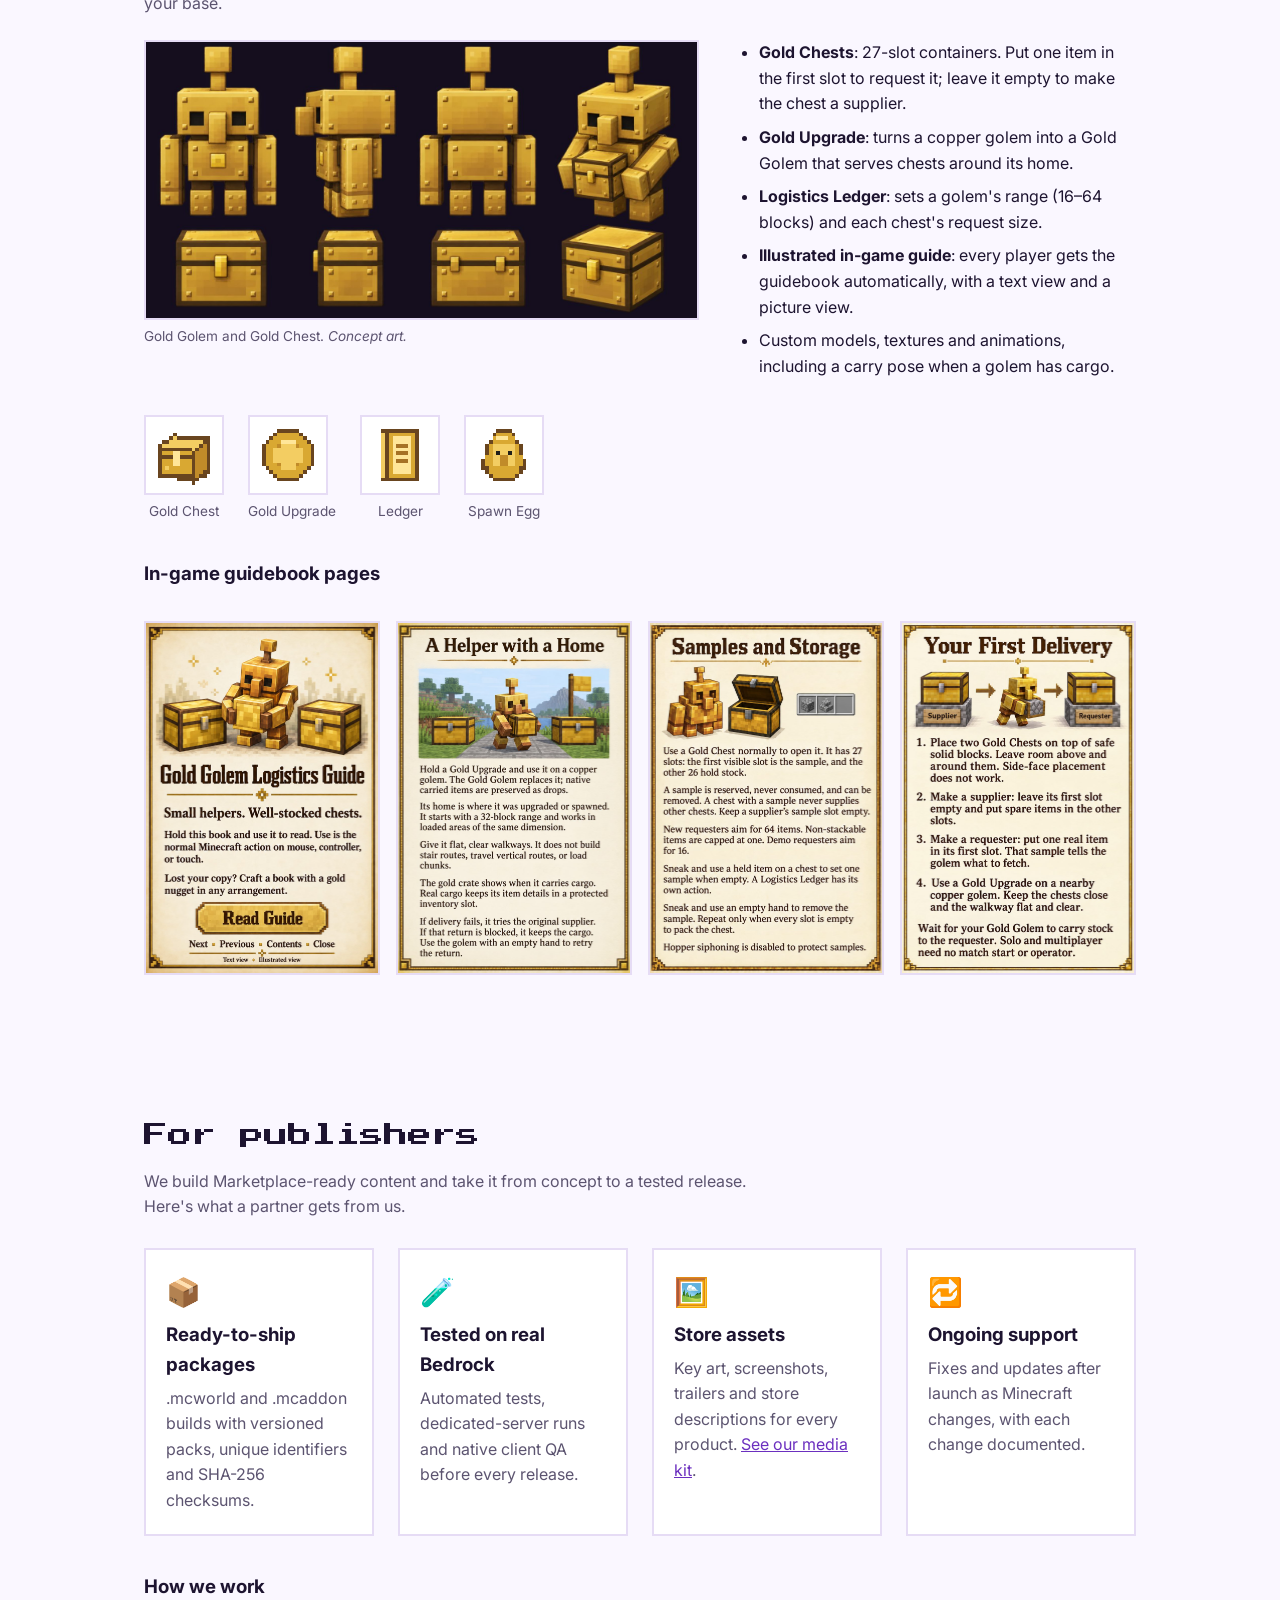
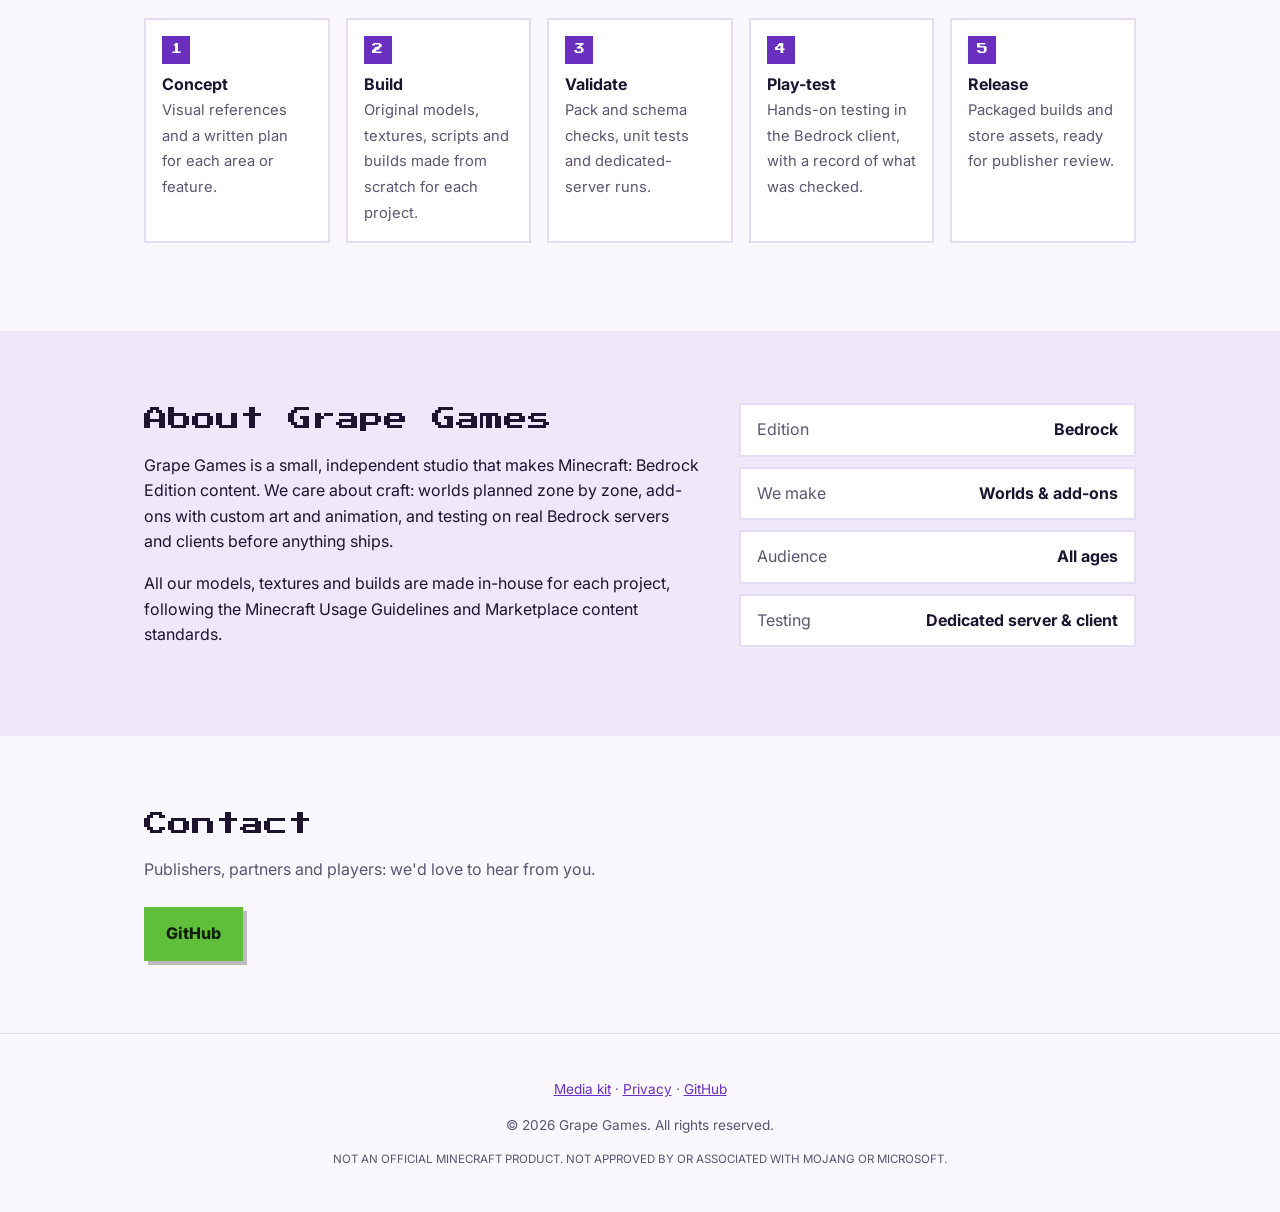
==== commit 6c7192bd: "Add media kit, publisher section, lightbox and legal pages - press.html with logo downloads, store d" ====
--- a/index.html
+++ b/index.html
@@ -7,7 +7,11 @@
   <meta name="description" content="Grape Games is an independent studio making original Minecraft: Bedrock Edition worlds and add-ons, including Giant's Abandoned Garden and Gold Golem Logistics.">
   <meta property="og:title" content="Grape Games — Minecraft Content Studio">
   <meta property="og:description" content="Original Minecraft Bedrock worlds and add-ons: Giant's Abandoned Garden and Gold Golem Logistics.">
-  <meta property="og:image" content="assets/garden/hero.jpg">
+  <meta property="og:type" content="website">
+  <meta property="og:url" content="https://grapegames3141.github.io/im-crafty/">
+  <meta property="og:image" content="https://grapegames3141.github.io/im-crafty/assets/garden/hero.jpg">
+  <meta name="twitter:card" content="summary_large_image">
+  <link rel="canonical" href="https://grapegames3141.github.io/im-crafty/">
   <link rel="icon" href="assets/logo.svg" type="image/svg+xml">
   <link rel="preconnect" href="https://fonts.googleapis.com">
   <link rel="preconnect" href="https://fonts.gstatic.com" crossorigin>
@@ -18,9 +22,9 @@
   <header class="nav">
     <a class="brand" href="#top"><img src="assets/logo.svg" alt="" width="36" height="36"> Grape Games</a>
     <nav>
-      <a href="#garden">Giant's Garden</a>
-      <a href="#golem">Gold Golems</a>
-      <a href="#about">About</a>
+      <a href="#portfolio">Portfolio</a>
+      <a href="#publishers">For publishers</a>
+      <a href="press.html">Media kit</a>
       <a href="#contact">Contact</a>
     </nav>
   </header>
@@ -67,6 +71,9 @@
         <h2>Giant's Abandoned Garden</h2>
         <p class="section-lead">A giant's garden has been left to grow wild, and you're small enough to get lost in it. Wander between towering mushrooms, climb lookouts in the roots of an ancient tree, find tiny cottages hidden inside a cracked flowerpot, and cross a lily-pad pond beside a rusting garden spade.</p>
       </div>
+      <!-- TRAILER: paste the YouTube video ID below and remove the comment markers.
+      <div class="video"><iframe src="https://www.youtube-nocookie.com/embed/VIDEO_ID" title="Giant's Abandoned Garden trailer" allow="encrypted-media; picture-in-picture" allowfullscreen loading="lazy"></iframe></div>
+      -->
       <figure class="feature">
         <img src="assets/garden/hero.jpg" alt="The garden by day and at dusk" loading="lazy">
         <figcaption>The garden by day and at dusk. <em>Concept art.</em></figcaption>
@@ -102,6 +109,9 @@
         <h2>Gold Golem Logistics</h2>
         <p class="section-lead">Logistics you can watch. Upgrade a copper golem into a Gold Golem, set a request on a Gold Chest, and your golem walks the items over from your supply chests. There's no teleporting and nothing hidden: every delivery is a golem carrying a crate across your base.</p>
       </div>
+      <!-- TRAILER: paste the YouTube video ID below and remove the comment markers.
+      <div class="video"><iframe src="https://www.youtube-nocookie.com/embed/VIDEO_ID" title="Gold Golem Logistics trailer" allow="encrypted-media; picture-in-picture" allowfullscreen loading="lazy"></iframe></div>
+      -->
       <div class="two-col">
         <figure class="feature"><img src="assets/golem/concept.jpg" alt="Gold Golem and Gold Chest from several angles" loading="lazy"><figcaption>Gold Golem and Gold Chest. <em>Concept art.</em></figcaption></figure>
         <ul class="bullets">
@@ -125,6 +135,25 @@
         <figure><img src="assets/golem/guide-chests.jpg" alt="Guidebook page: Samples and Storage" loading="lazy"></figure>
         <figure><img src="assets/golem/guide-first-delivery.jpg" alt="Guidebook page: First Delivery" loading="lazy"></figure>
       </div>
+    </section>
+
+    <section id="publishers" class="section">
+      <h2>For publishers</h2>
+      <p class="section-lead">We build Marketplace-ready content and take it from concept to a tested release. Here's what a partner gets from us.</p>
+      <div class="grid four">
+        <div class="pill-card"><div class="icon">📦</div><h3>Ready-to-ship packages</h3><p>.mcworld and .mcaddon builds with versioned packs, unique identifiers and SHA-256 checksums.</p></div>
+        <div class="pill-card"><div class="icon">🧪</div><h3>Tested on real Bedrock</h3><p>Automated tests, dedicated-server runs and native client QA before every release.</p></div>
+        <div class="pill-card"><div class="icon">🖼️</div><h3>Store assets</h3><p>Key art, screenshots, trailers and store descriptions for every product. <a href="press.html">See our media kit</a>.</p></div>
+        <div class="pill-card"><div class="icon">🔁</div><h3>Ongoing support</h3><p>Fixes and updates after launch as Minecraft changes, with each change documented.</p></div>
+      </div>
+      <h3 class="sub">How we work</h3>
+      <ol class="steps">
+        <li><b>Concept</b><span>Visual references and a written plan for each area or feature.</span></li>
+        <li><b>Build</b><span>Original models, textures, scripts and builds made from scratch for each project.</span></li>
+        <li><b>Validate</b><span>Pack and schema checks, unit tests and dedicated-server runs.</span></li>
+        <li><b>Play-test</b><span>Hands-on testing in the Bedrock client, with a record of what was checked.</span></li>
+        <li><b>Release</b><span>Packaged builds and store assets, ready for publisher review.</span></li>
+      </ol>
     </section>
 
     <section id="about" class="section alt">
@@ -154,9 +183,11 @@
   </main>
 
   <footer class="footer">
+    <p class="footer-links"><a href="press.html">Media kit</a> · <a href="privacy.html">Privacy</a> · <a href="https://github.com/GrapeGames3141">GitHub</a></p>
     <p>© <span id="year">2026</span> Grape Games. All rights reserved.</p>
     <p class="legal">NOT AN OFFICIAL MINECRAFT PRODUCT. NOT APPROVED BY OR ASSOCIATED WITH MOJANG OR MICROSOFT.</p>
   </footer>
-  <script>document.getElementById('year').textContent = new Date().getFullYear();</script>
+  <dialog id="lightbox" aria-label="Image viewer"><img alt=""><p></p><button type="button" aria-label="Close">✕</button></dialog>
+  <script src="site.js"></script>
 </body>
 </html>
--- a/styles.css
+++ b/styles.css
@@ -66,3 +66,29 @@
 .sub{margin-top:36px}
 .note{font-size:.85rem;color:var(--muted);font-style:italic;margin-top:16px}
 .section.project .two-col{align-items:start}
+.video{position:relative;aspect-ratio:16/9;margin:0 0 28px;border:2px solid var(--line);background:#000}
+.video iframe,.video video{position:absolute;inset:0;width:100%;height:100%;border:0}
+.gallery img,.feature img{cursor:zoom-in}
+dialog#lightbox{border:0;padding:0;background:transparent;max-width:min(1200px,94vw);color:#fff}
+dialog#lightbox::backdrop{background:rgba(10,5,20,.88)}
+dialog#lightbox img{max-width:100%;max-height:82vh;display:block;margin:auto}
+dialog#lightbox p{text-align:center;margin:8px 0 0}
+dialog#lightbox button{position:fixed;top:12px;right:16px;background:var(--leaf);border:0;font-size:20px;width:40px;height:40px;cursor:pointer}
+.steps{list-style:none;counter-reset:s;padding:0;display:grid;grid-template-columns:repeat(auto-fit,minmax(170px,1fr));gap:16px}
+.steps li{counter-increment:s;background:var(--card);border:2px solid var(--line);padding:16px}
+.steps li:before{content:counter(s);display:inline-grid;place-items:center;width:28px;height:28px;background:var(--grape);color:#fff;font:11px "Press Start 2P",monospace;margin-bottom:8px}
+.steps b{display:block}
+.steps span{color:var(--muted);font-size:.92rem}
+.pill-card a{color:var(--grape)}
+.footer-links a{color:var(--grape)}
+.doc{max-width:820px}
+.doc h2{margin-top:48px}
+.copy{background:var(--card);border:2px solid var(--line);padding:16px 18px;position:relative}
+.copy button{position:absolute;top:8px;right:8px;font:inherit;font-size:.8rem;background:var(--leaf);border:0;padding:4px 10px;cursor:pointer}
+.downloads{display:grid;grid-template-columns:repeat(auto-fit,minmax(180px,1fr));gap:16px}
+.downloads a{display:block;text-decoration:none;background:var(--card);border:2px solid var(--line);padding:8px}
+.downloads img{width:100%;aspect-ratio:16/10;object-fit:cover}
+.downloads span{display:block;font-size:.85rem;margin-top:6px}
+table.fact{border-collapse:collapse;width:100%}
+table.fact td{border-bottom:1px solid var(--line);padding:8px 4px;vertical-align:top}
+table.fact td:first-child{color:var(--muted);width:40%}
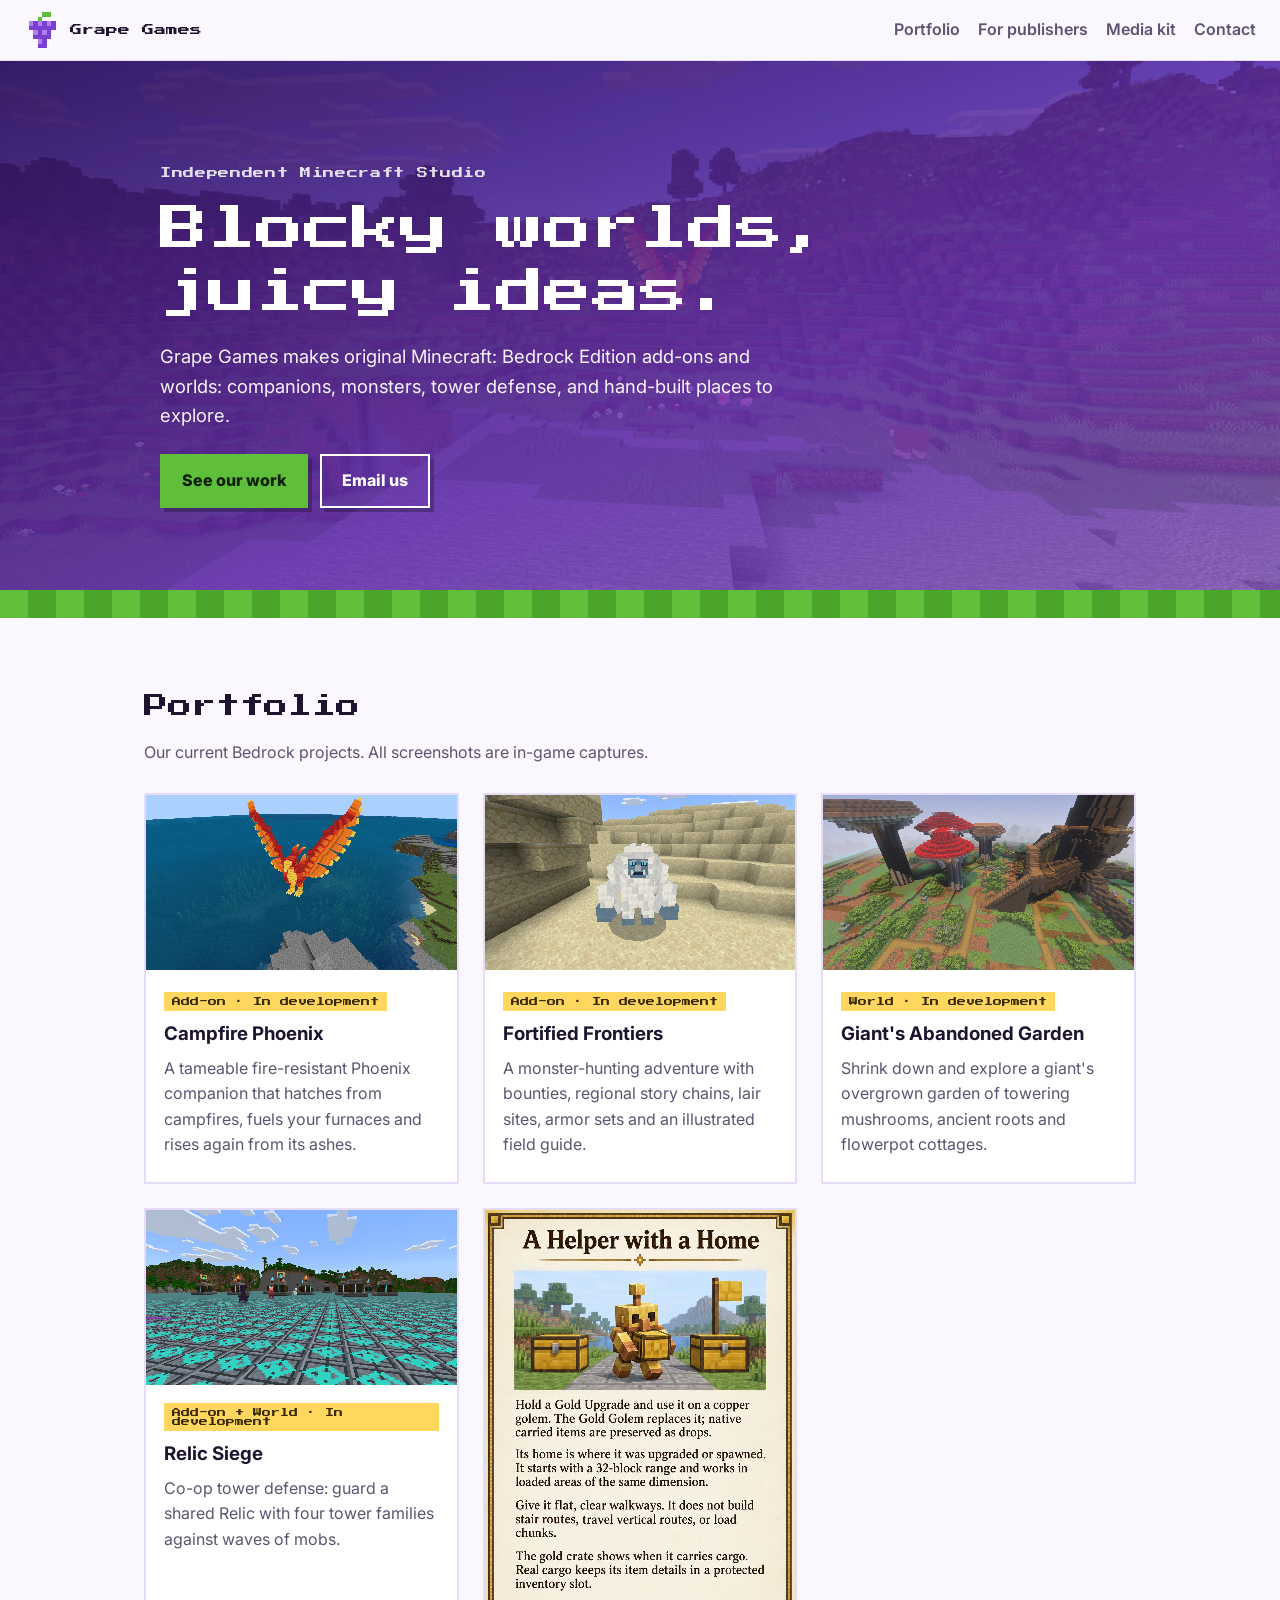
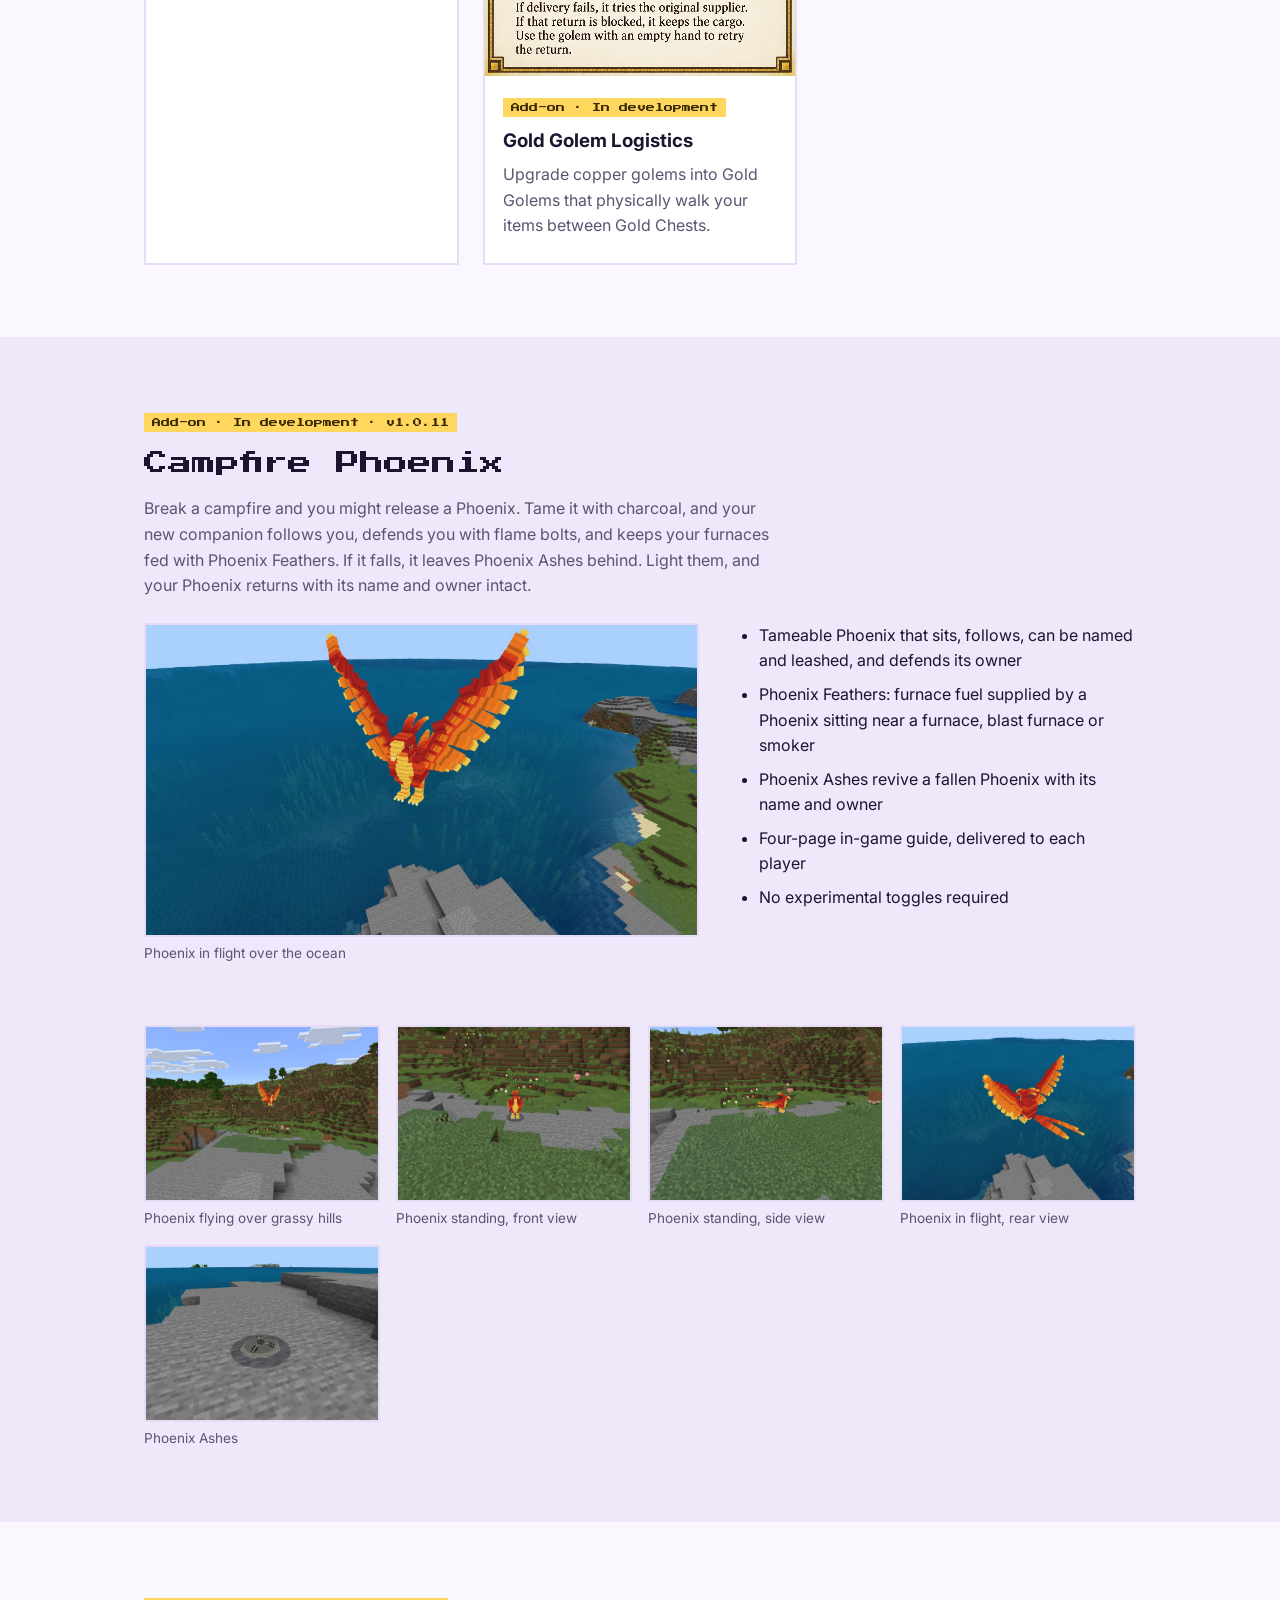
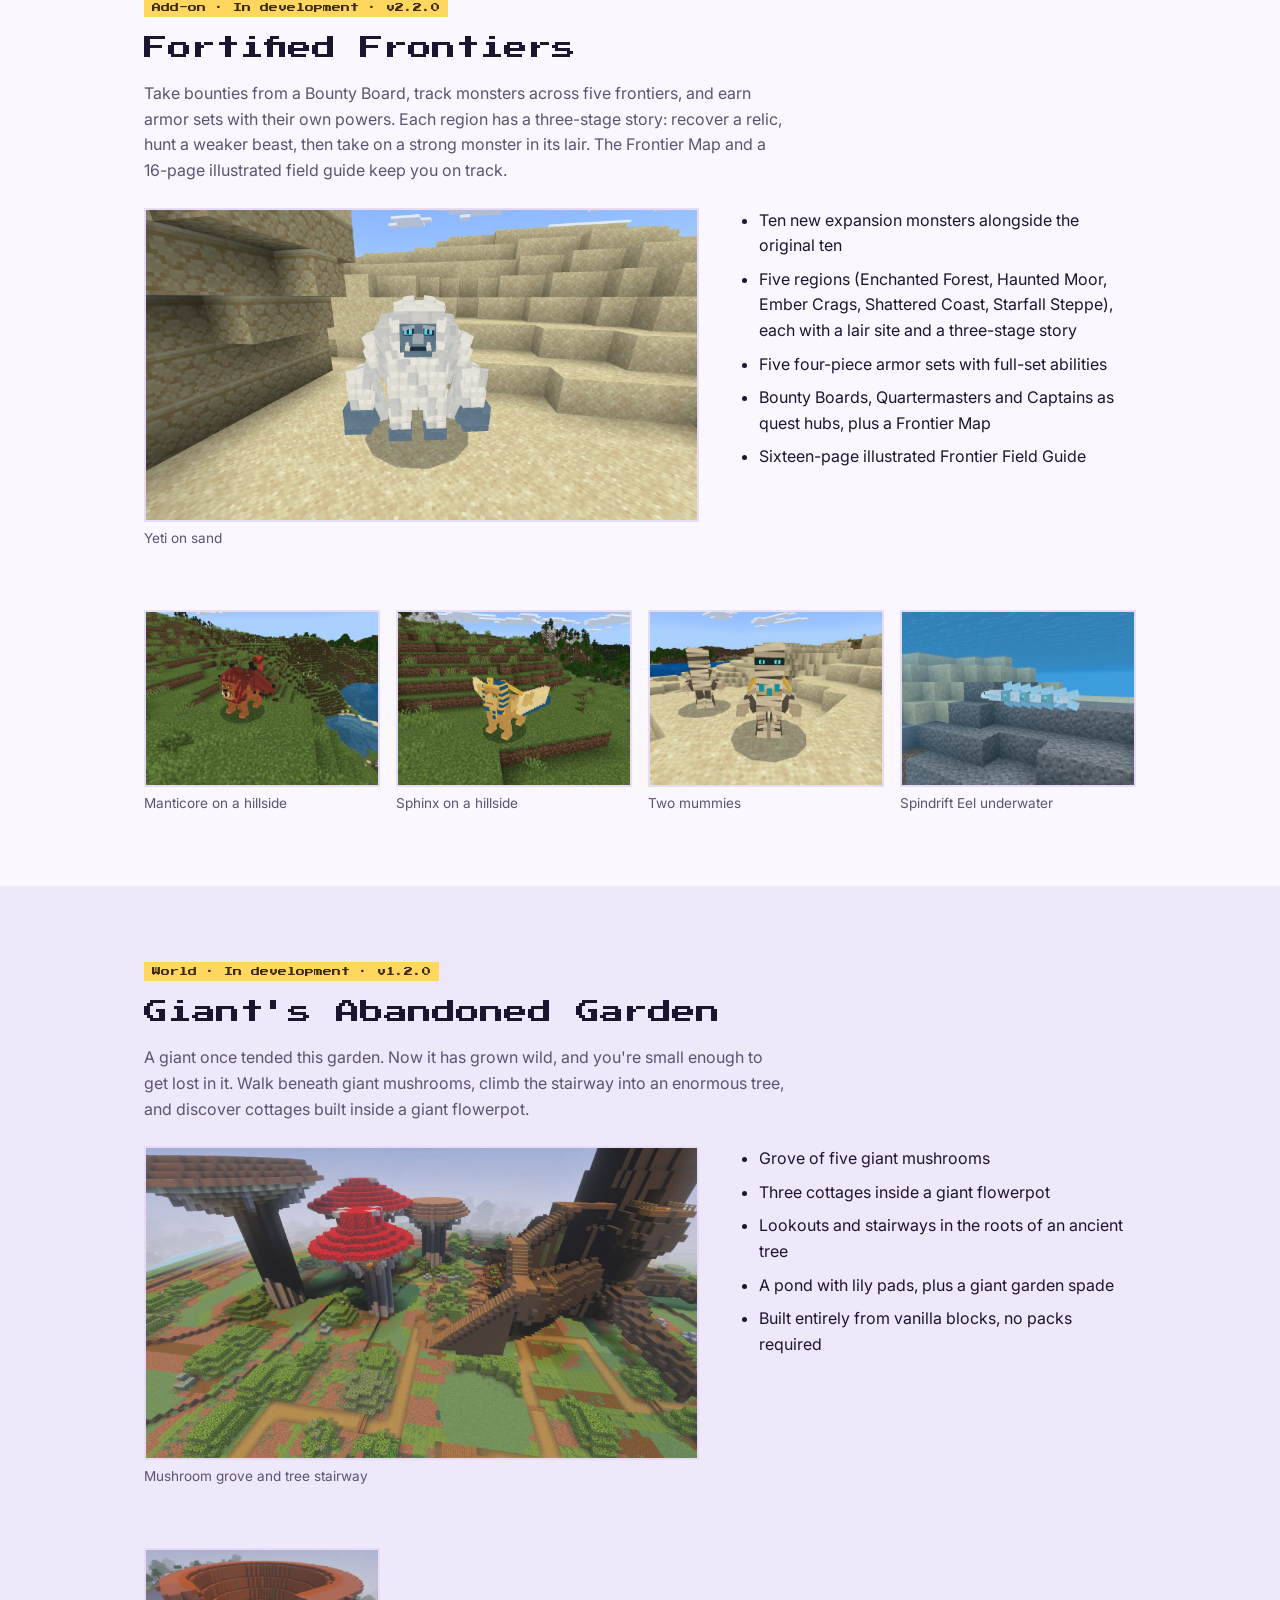
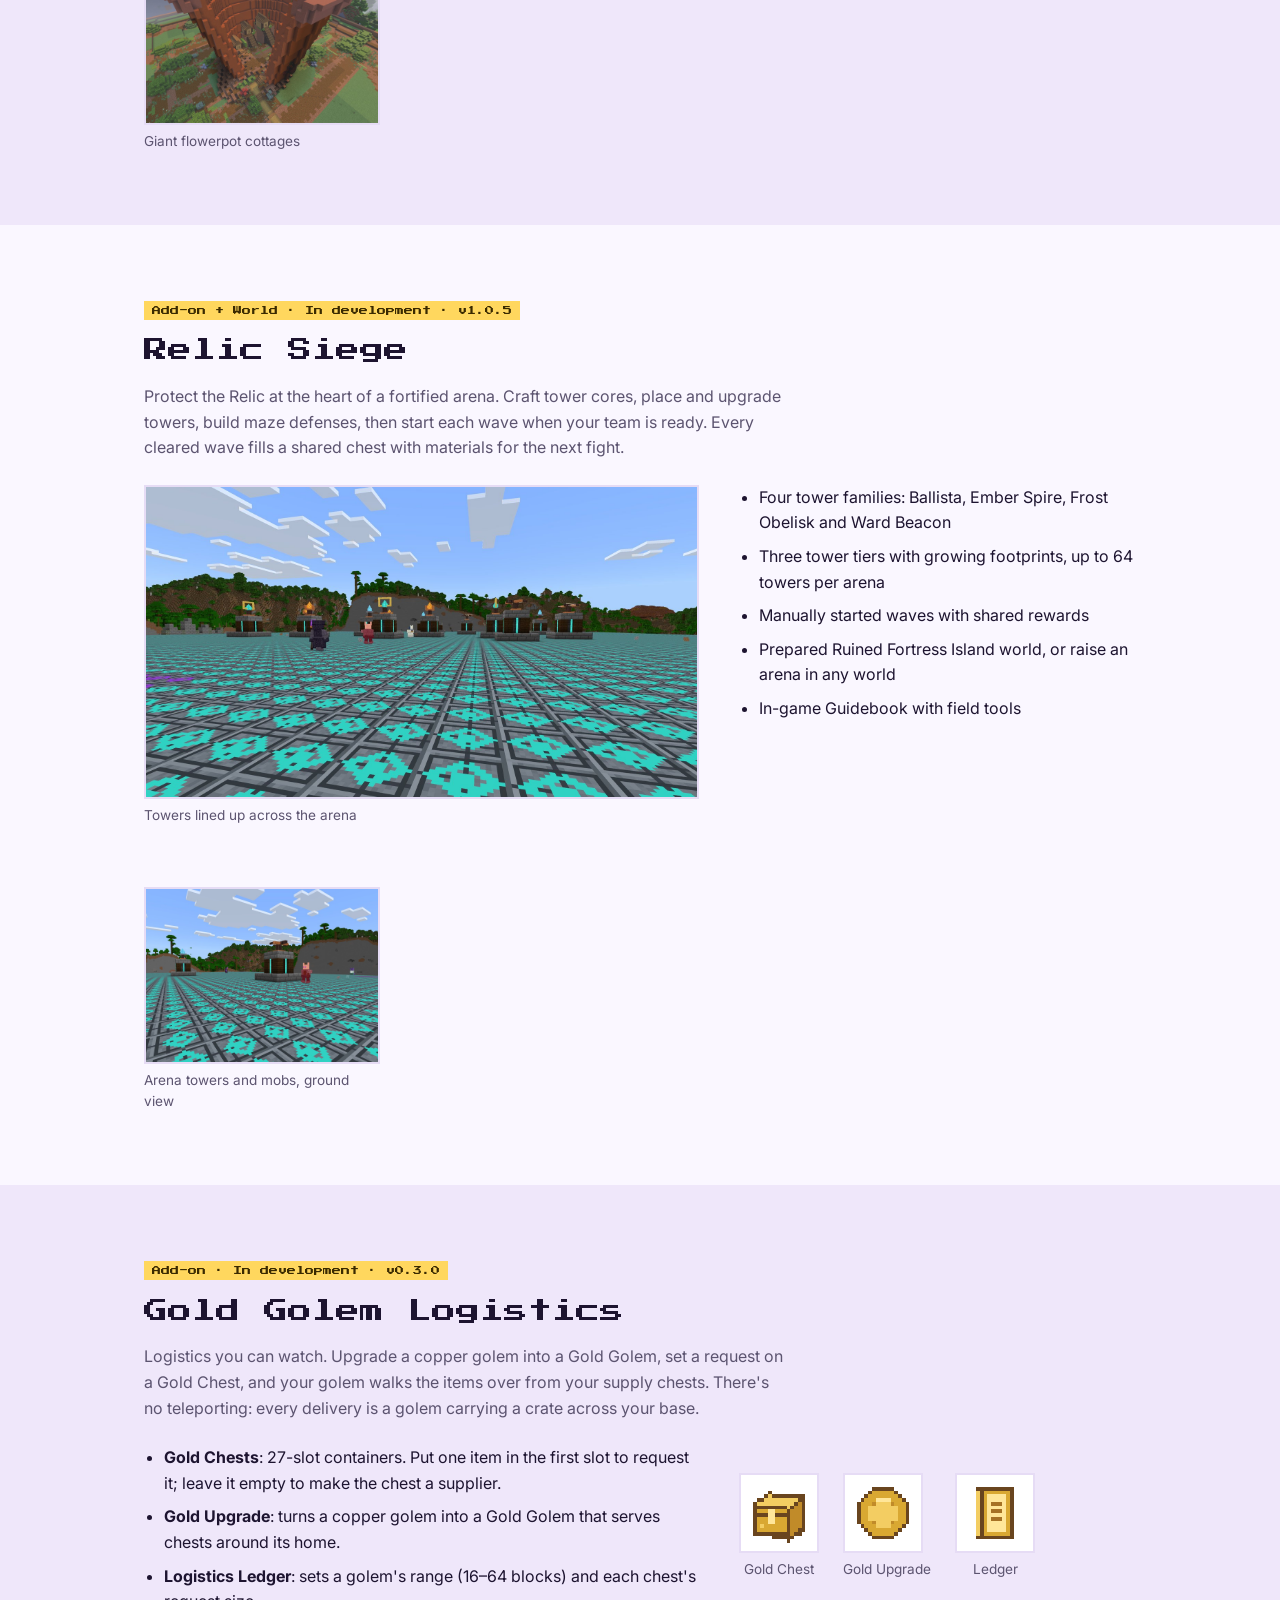
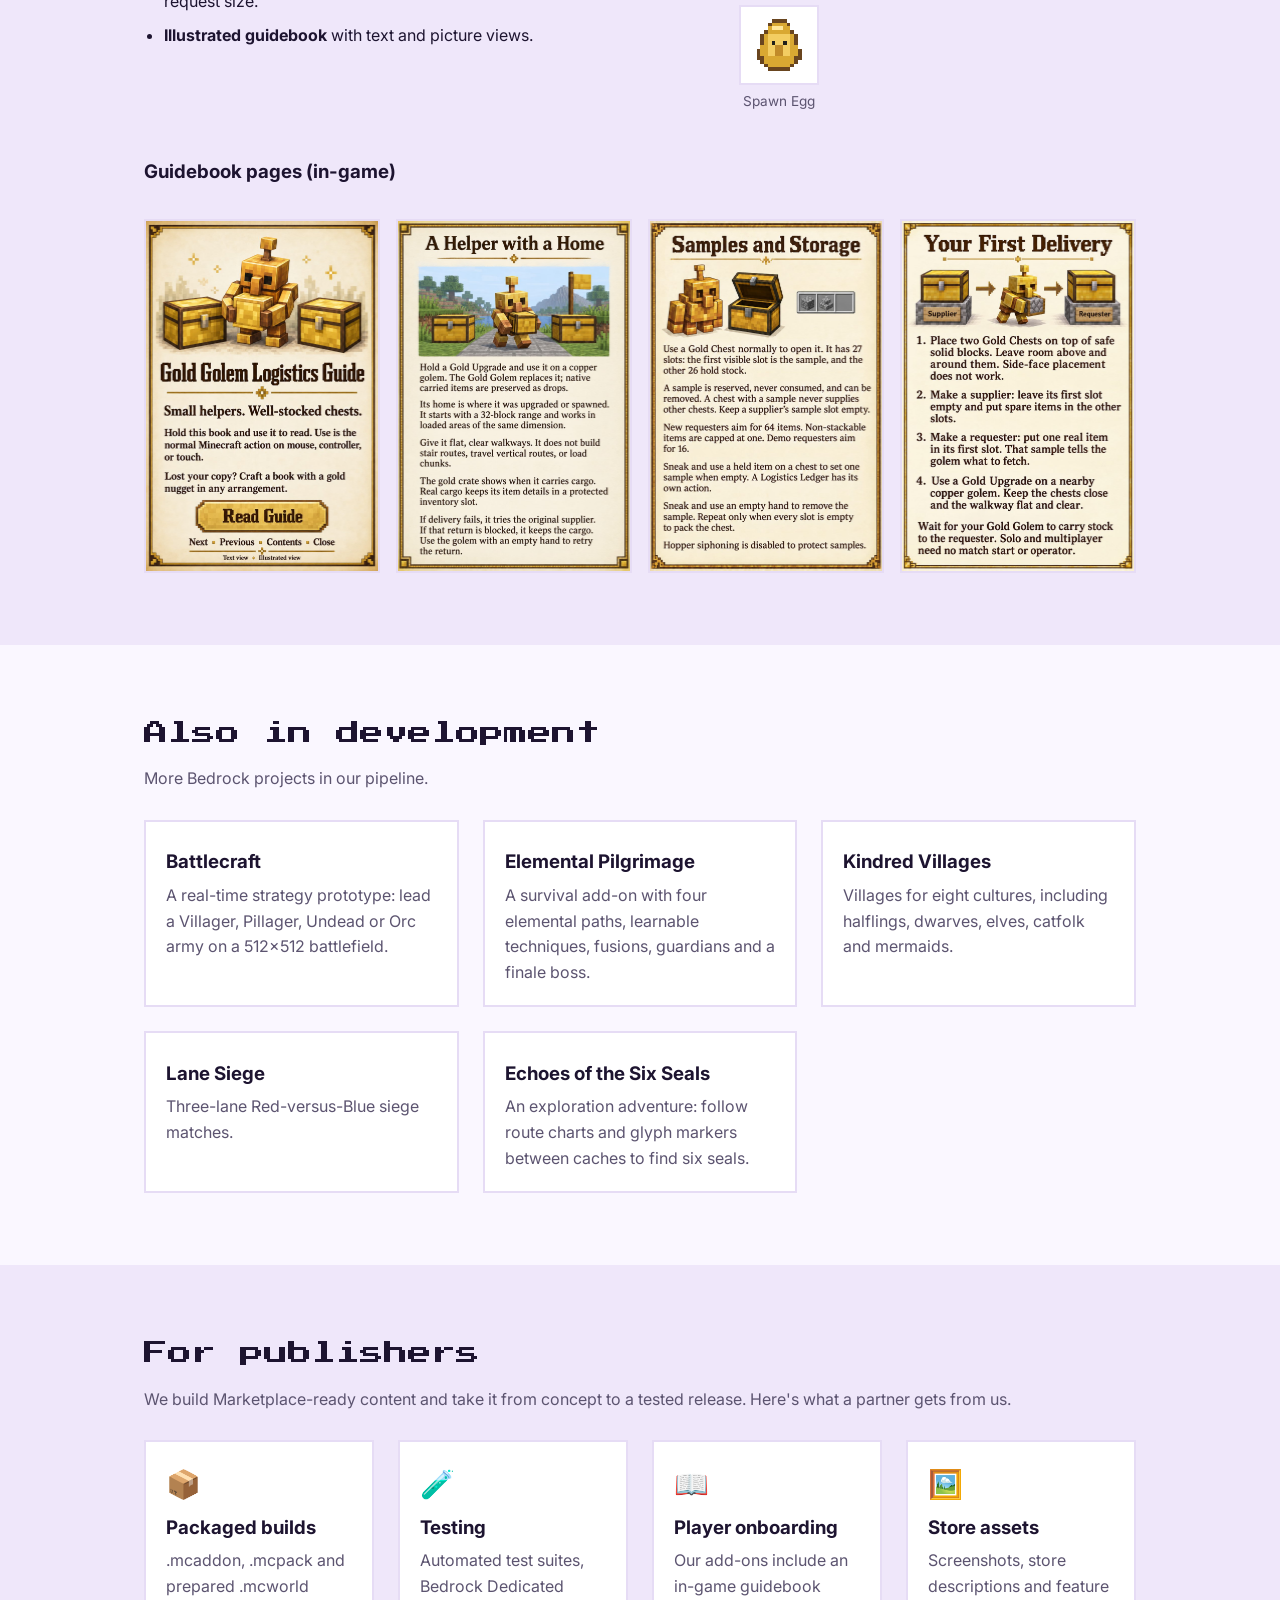
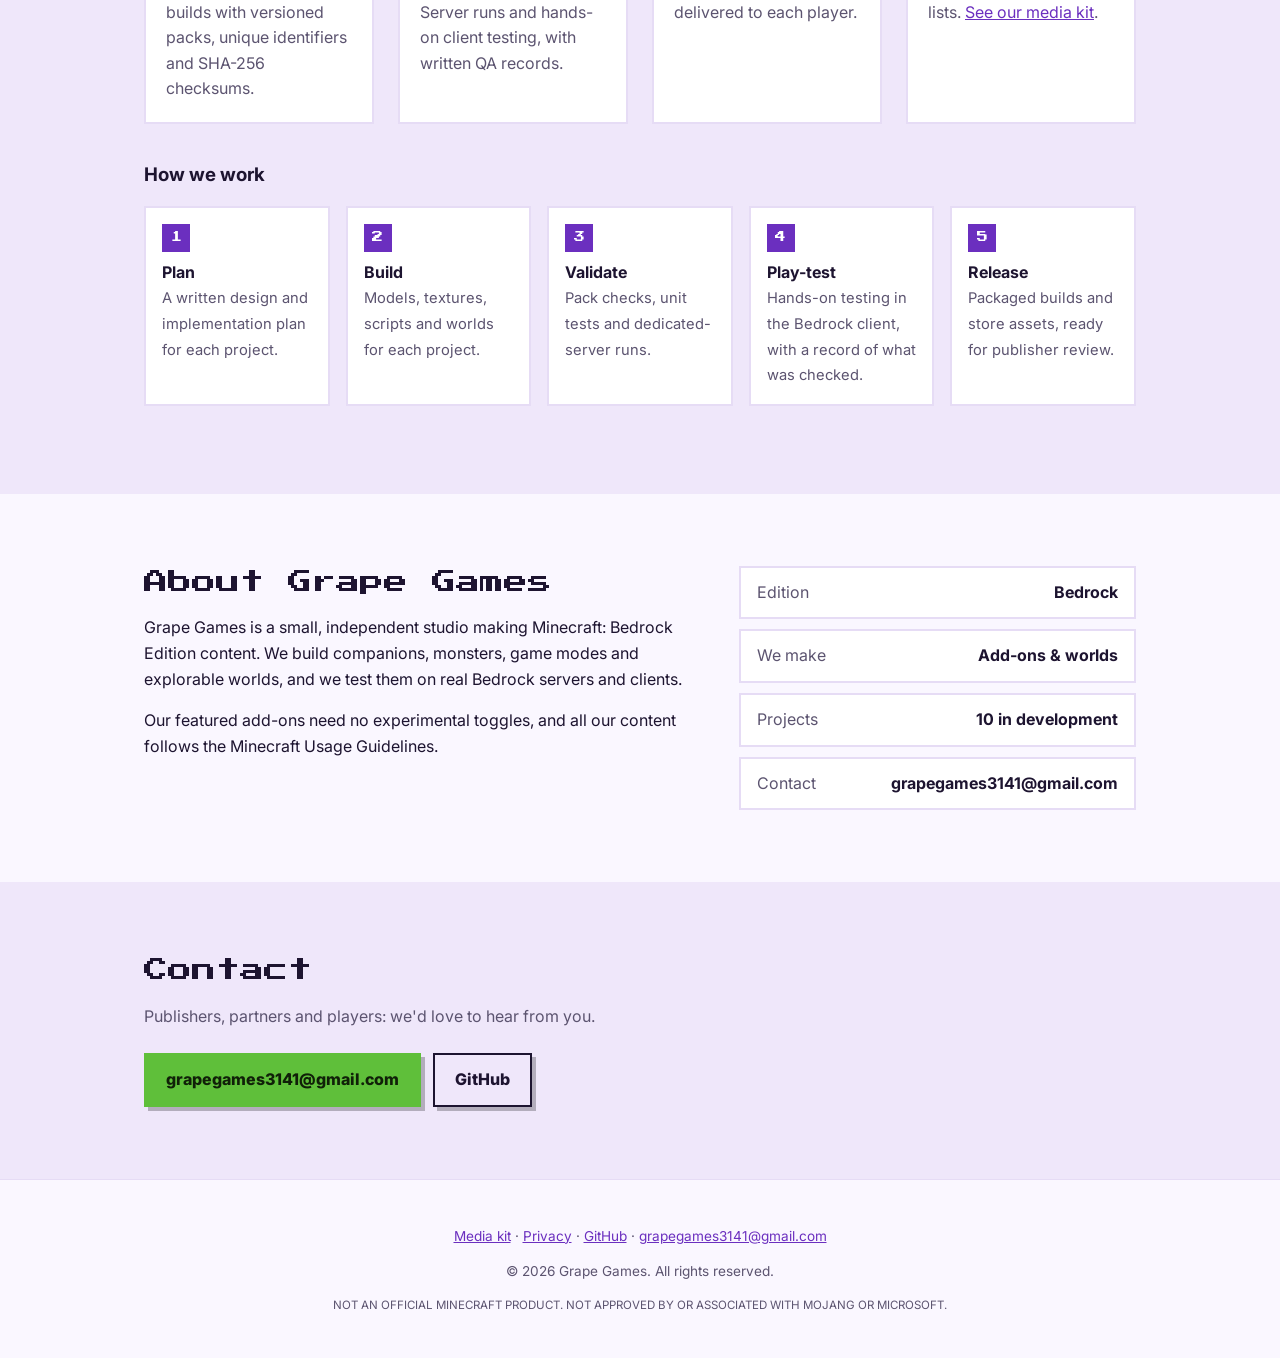
==== commit 78ac25f9: "Rebuild portfolio around in-game screenshots and all current projects - Feature Campfire Phoenix, Fo" ====
--- a/index.html
+++ b/index.html
@@ -4,12 +4,12 @@
   <meta charset="utf-8">
   <meta name="viewport" content="width=device-width, initial-scale=1">
   <title>Grape Games — Minecraft Content Studio</title>
-  <meta name="description" content="Grape Games is an independent studio making original Minecraft: Bedrock Edition worlds and add-ons, including Giant's Abandoned Garden and Gold Golem Logistics.">
+  <meta name="description" content="Grape Games is an independent studio making original Minecraft: Bedrock Edition worlds and add-ons, including Campfire Phoenix, Fortified Frontiers, Giant's Abandoned Garden and Relic Siege.">
   <meta property="og:title" content="Grape Games — Minecraft Content Studio">
-  <meta property="og:description" content="Original Minecraft Bedrock worlds and add-ons: Giant's Abandoned Garden and Gold Golem Logistics.">
+  <meta property="og:description" content="Original Minecraft Bedrock add-ons and worlds: Campfire Phoenix, Fortified Frontiers, Giant's Abandoned Garden, Relic Siege and more.">
   <meta property="og:type" content="website">
   <meta property="og:url" content="https://grapegames3141.github.io/im-crafty/">
-  <meta property="og:image" content="https://grapegames3141.github.io/im-crafty/assets/garden/hero.jpg">
+  <meta property="og:image" content="https://grapegames3141.github.io/im-crafty/assets/shots/minecraft-phoenix/phoenix-flying-ocean-front.jpg">
   <meta name="twitter:card" content="summary_large_image">
   <link rel="canonical" href="https://grapegames3141.github.io/im-crafty/">
   <link rel="icon" href="assets/logo.svg" type="image/svg+xml">
@@ -30,34 +30,58 @@
   </header>
 
   <main id="top">
-    <section class="hero" style="--hero-img:url('assets/garden/hero.jpg')">
+    <section class="hero" style="--hero-img:url('assets/shots/minecraft-phoenix/phoenix-flying-wide.jpg')">
       <div class="hero-inner">
         <p class="eyebrow">Independent Minecraft Studio</p>
         <h1>Blocky worlds,<br>juicy ideas.</h1>
-        <p class="lead">Grape Games makes original Minecraft: Bedrock Edition content: hand-shaped worlds and gameplay add-ons, built and tested in-house.</p>
+        <p class="lead">Grape Games makes original Minecraft: Bedrock Edition add-ons and worlds: companions, monsters, tower defense, and hand-built places to explore.</p>
         <div class="cta">
           <a class="btn primary" href="#portfolio">See our work</a>
-          <a class="btn" href="#contact">Get in touch</a>
+          <a class="btn" href="mailto:grapegames3141@gmail.com">Email us</a>
         </div>
       </div>
     </section>
 
     <section id="portfolio" class="section">
       <h2>Portfolio</h2>
-      <p class="section-lead">Two projects in active development for the Minecraft Marketplace.</p>
+      <p class="section-lead">Our current Bedrock projects. All screenshots are in-game captures.</p>
       <div class="grid">
+        <a class="card" href="#phoenix">
+          <div class="thumb"><img src="assets/shots/minecraft-phoenix/phoenix-flying-ocean-front.jpg" alt="Phoenix in flight over the ocean" loading="lazy"></div>
+          <div class="card-body">
+            <span class="tag dev">Add-on · In development</span>
+            <h3>Campfire Phoenix</h3>
+            <p>A tameable fire-resistant Phoenix companion that hatches from campfires, fuels your furnaces and rises again from its ashes.</p>
+          </div>
+        </a>
+        <a class="card" href="#frontiers">
+          <div class="thumb"><img src="assets/shots/fortified-frontiers/yeti-front-view.jpg" alt="Yeti on sand" loading="lazy"></div>
+          <div class="card-body">
+            <span class="tag dev">Add-on · In development</span>
+            <h3>Fortified Frontiers</h3>
+            <p>A monster-hunting adventure with bounties, regional story chains, lair sites, armor sets and an illustrated field guide.</p>
+          </div>
+        </a>
         <a class="card" href="#garden">
-          <div class="thumb"><img src="assets/garden/overview.jpg" alt="Giant's Abandoned Garden overview concept art"></div>
+          <div class="thumb"><img src="assets/shots/giants-garden/mushroom-grove-tree-stairway.jpg" alt="Mushroom grove and tree stairway" loading="lazy"></div>
           <div class="card-body">
             <span class="tag dev">World · In development</span>
-            <h3>Giant's Abandoned Garden</h3>
-            <p>Explore a garden left behind by giants, where you're the size of a beetle among mushrooms, roots and a forgotten spade.</p>
+            <h3>Giant&#x27;s Abandoned Garden</h3>
+            <p>Shrink down and explore a giant&#x27;s overgrown garden of towering mushrooms, ancient roots and flowerpot cottages.</p>
+          </div>
+        </a>
+        <a class="card" href="#relic">
+          <div class="thumb"><img src="assets/shots/relic-siege/arena-tower-lineup.jpg" alt="Towers lined up across the arena" loading="lazy"></div>
+          <div class="card-body">
+            <span class="tag dev">Add-on + World · In development</span>
+            <h3>Relic Siege</h3>
+            <p>Co-op tower defense: guard a shared Relic with four tower families against waves of mobs.</p>
           </div>
         </a>
         <a class="card" href="#golem">
-          <div class="thumb"><img src="assets/golem/concept.jpg" alt="Gold Golem and Gold Chest concept"></div>
-          <div class="card-body">
-            <span class="tag dev">Add-on · In testing</span>
+          <div class="thumb golem-thumb"><img src="assets/golem/guide-routes.jpg" alt="Gold Golem Logistics guidebook page" loading="lazy"></div>
+          <div class="card-body">
+            <span class="tag dev">Add-on · In development</span>
             <h3>Gold Golem Logistics</h3>
             <p>Upgrade copper golems into Gold Golems that physically walk your items between Gold Chests.</p>
           </div>
@@ -65,125 +89,192 @@
       </div>
     </section>
 
+    <section id="phoenix" class="section project alt">
+      <div class="project-head">
+        <span class="tag dev">Add-on · In development · v1.0.11</span>
+        <h2>Campfire Phoenix</h2>
+        <p class="section-lead">Break a campfire and you might release a Phoenix. Tame it with charcoal, and your new companion follows you, defends you with flame bolts, and keeps your furnaces fed with Phoenix Feathers. If it falls, it leaves Phoenix Ashes behind. Light them, and your Phoenix returns with its name and owner intact.</p>
+      </div>
+      <!-- TRAILER: put in the YouTube video ID and remove the comment markers.
+      <div class="video"><iframe src="https://www.youtube-nocookie.com/embed/VIDEO_ID" title="Campfire Phoenix trailer" allow="encrypted-media; picture-in-picture" allowfullscreen loading="lazy"></iframe></div>
+      -->
+      <div class="two-col">
+        <figure class="feature"><img src="assets/shots/minecraft-phoenix/phoenix-flying-ocean-front.jpg" alt="Phoenix in flight over the ocean" loading="lazy"><figcaption>Phoenix in flight over the ocean</figcaption></figure>
+        <ul class="bullets">
+          <li>Tameable Phoenix that sits, follows, can be named and leashed, and defends its owner</li>
+          <li>Phoenix Feathers: furnace fuel supplied by a Phoenix sitting near a furnace, blast furnace or smoker</li>
+          <li>Phoenix Ashes revive a fallen Phoenix with its name and owner</li>
+          <li>Four-page in-game guide, delivered to each player</li>
+          <li>No experimental toggles required</li>
+        </ul>
+      </div>
+      <div class="gallery">
+        <figure><img src="assets/shots/minecraft-phoenix/phoenix-flying-wide.jpg" alt="Phoenix flying over grassy hills" loading="lazy"><figcaption>Phoenix flying over grassy hills</figcaption></figure>
+        <figure><img src="assets/shots/minecraft-phoenix/phoenix-standing-front.jpg" alt="Phoenix standing, front view" loading="lazy"><figcaption>Phoenix standing, front view</figcaption></figure>
+        <figure><img src="assets/shots/minecraft-phoenix/phoenix-standing-side.jpg" alt="Phoenix standing, side view" loading="lazy"><figcaption>Phoenix standing, side view</figcaption></figure>
+        <figure><img src="assets/shots/minecraft-phoenix/phoenix-flying-ocean-rear.jpg" alt="Phoenix in flight, rear view" loading="lazy"><figcaption>Phoenix in flight, rear view</figcaption></figure>
+        <figure><img src="assets/shots/minecraft-phoenix/ash-pile-on-stone.jpg" alt="Phoenix Ashes" loading="lazy"><figcaption>Phoenix Ashes</figcaption></figure>
+      </div>
+    </section>
+    <section id="frontiers" class="section project">
+      <div class="project-head">
+        <span class="tag dev">Add-on · In development · v2.2.0</span>
+        <h2>Fortified Frontiers</h2>
+        <p class="section-lead">Take bounties from a Bounty Board, track monsters across five frontiers, and earn armor sets with their own powers. Each region has a three-stage story: recover a relic, hunt a weaker beast, then take on a strong monster in its lair. The Frontier Map and a 16-page illustrated field guide keep you on track.</p>
+      </div>
+      <!-- TRAILER: put in the YouTube video ID and remove the comment markers.
+      <div class="video"><iframe src="https://www.youtube-nocookie.com/embed/VIDEO_ID" title="Fortified Frontiers trailer" allow="encrypted-media; picture-in-picture" allowfullscreen loading="lazy"></iframe></div>
+      -->
+      <div class="two-col">
+        <figure class="feature"><img src="assets/shots/fortified-frontiers/yeti-front-view.jpg" alt="Yeti on sand" loading="lazy"><figcaption>Yeti on sand</figcaption></figure>
+        <ul class="bullets">
+          <li>Ten new expansion monsters alongside the original ten</li>
+          <li>Five regions (Enchanted Forest, Haunted Moor, Ember Crags, Shattered Coast, Starfall Steppe), each with a lair site and a three-stage story</li>
+          <li>Five four-piece armor sets with full-set abilities</li>
+          <li>Bounty Boards, Quartermasters and Captains as quest hubs, plus a Frontier Map</li>
+          <li>Sixteen-page illustrated Frontier Field Guide</li>
+        </ul>
+      </div>
+      <div class="gallery">
+        <figure><img src="assets/shots/fortified-frontiers/manticore-hillside.jpg" alt="Manticore on a hillside" loading="lazy"><figcaption>Manticore on a hillside</figcaption></figure>
+        <figure><img src="assets/shots/fortified-frontiers/sphinx-hillside.jpg" alt="Sphinx on a hillside" loading="lazy"><figcaption>Sphinx on a hillside</figcaption></figure>
+        <figure><img src="assets/shots/fortified-frontiers/mummies-on-sand.jpg" alt="Two mummies" loading="lazy"><figcaption>Two mummies</figcaption></figure>
+        <figure><img src="assets/shots/fortified-frontiers/spindrift-eel-underwater.jpg" alt="Spindrift Eel underwater" loading="lazy"><figcaption>Spindrift Eel underwater</figcaption></figure>
+      </div>
+    </section>
     <section id="garden" class="section project alt">
       <div class="project-head">
-        <span class="tag dev">World · In development</span>
-        <h2>Giant's Abandoned Garden</h2>
-        <p class="section-lead">A giant's garden has been left to grow wild, and you're small enough to get lost in it. Wander between towering mushrooms, climb lookouts in the roots of an ancient tree, find tiny cottages hidden inside a cracked flowerpot, and cross a lily-pad pond beside a rusting garden spade.</p>
-      </div>
-      <!-- TRAILER: paste the YouTube video ID below and remove the comment markers.
-      <div class="video"><iframe src="https://www.youtube-nocookie.com/embed/VIDEO_ID" title="Giant's Abandoned Garden trailer" allow="encrypted-media; picture-in-picture" allowfullscreen loading="lazy"></iframe></div>
-      -->
-      <figure class="feature">
-        <img src="assets/garden/hero.jpg" alt="The garden by day and at dusk" loading="lazy">
-        <figcaption>The garden by day and at dusk. <em>Concept art.</em></figcaption>
-      </figure>
-      <div class="two-col">
-        <ul class="bullets">
-          <li><b>Five giant mushrooms</b> forming a grove you can walk beneath</li>
-          <li><b>Three cottages</b> built inside an intact giant flowerpot</li>
-          <li><b>Two root lookouts</b> on a sprawling ancient tree</li>
-          <li><b>A pond</b> with lily pads and a crossing</li>
-          <li><b>A giant pointed spade</b> as a landmark</li>
-          <li>Six dense habitat zones linked by a network of paths</li>
-        </ul>
-        <ul class="facts">
-          <li><span>Type</span><b>Creative world</b></li>
-          <li><span>Edition</span><b>Bedrock</b></li>
-          <li><span>Build</span><b>Pure vanilla blocks</b></li>
-          <li><span>Version</span><b>v1.2.0 candidate</b></li>
-        </ul>
-      </div>
-      <div class="gallery">
-        <figure><img src="assets/garden/pot-cottages.jpg" alt="Cottages inside the giant flowerpot" loading="lazy"><figcaption>Flowerpot cottages</figcaption></figure>
-        <figure><img src="assets/garden/mushroom-grove.jpg" alt="Giant mushroom grove" loading="lazy"><figcaption>Mushroom grove</figcaption></figure>
-        <figure><img src="assets/garden/spade.jpg" alt="The pointed spade landmark" loading="lazy"><figcaption>The spade</figcaption></figure>
-        <figure><img src="assets/garden/roots.jpg" alt="Giant tree roots" loading="lazy"><figcaption>Root lookouts</figcaption></figure>
-      </div>
-      <p class="note">All images in this section are concept art used to plan the build. In-game screenshots will follow.</p>
-    </section>
-
-    <section id="golem" class="section project">
-      <div class="project-head">
-        <span class="tag dev">Add-on · In testing</span>
+        <span class="tag dev">World · In development · v1.2.0</span>
+        <h2>Giant&#x27;s Abandoned Garden</h2>
+        <p class="section-lead">A giant once tended this garden. Now it has grown wild, and you&#x27;re small enough to get lost in it. Walk beneath giant mushrooms, climb the stairway into an enormous tree, and discover cottages built inside a giant flowerpot.</p>
+      </div>
+      <!-- TRAILER: put in the YouTube video ID and remove the comment markers.
+      <div class="video"><iframe src="https://www.youtube-nocookie.com/embed/VIDEO_ID" title="Giant&#x27;s Abandoned Garden trailer" allow="encrypted-media; picture-in-picture" allowfullscreen loading="lazy"></iframe></div>
+      -->
+      <div class="two-col">
+        <figure class="feature"><img src="assets/shots/giants-garden/mushroom-grove-tree-stairway.jpg" alt="Mushroom grove and tree stairway" loading="lazy"><figcaption>Mushroom grove and tree stairway</figcaption></figure>
+        <ul class="bullets">
+          <li>Grove of five giant mushrooms</li>
+          <li>Three cottages inside a giant flowerpot</li>
+          <li>Lookouts and stairways in the roots of an ancient tree</li>
+          <li>A pond with lily pads, plus a giant garden spade</li>
+          <li>Built entirely from vanilla blocks, no packs required</li>
+        </ul>
+      </div>
+      <div class="gallery">
+        <figure><img src="assets/shots/giants-garden/giant-flowerpot-cottages.jpg" alt="Giant flowerpot cottages" loading="lazy"><figcaption>Giant flowerpot cottages</figcaption></figure>
+      </div>
+    </section>
+    <section id="relic" class="section project">
+      <div class="project-head">
+        <span class="tag dev">Add-on + World · In development · v1.0.5</span>
+        <h2>Relic Siege</h2>
+        <p class="section-lead">Protect the Relic at the heart of a fortified arena. Craft tower cores, place and upgrade towers, build maze defenses, then start each wave when your team is ready. Every cleared wave fills a shared chest with materials for the next fight.</p>
+      </div>
+      <!-- TRAILER: put in the YouTube video ID and remove the comment markers.
+      <div class="video"><iframe src="https://www.youtube-nocookie.com/embed/VIDEO_ID" title="Relic Siege trailer" allow="encrypted-media; picture-in-picture" allowfullscreen loading="lazy"></iframe></div>
+      -->
+      <div class="two-col">
+        <figure class="feature"><img src="assets/shots/relic-siege/arena-tower-lineup.jpg" alt="Towers lined up across the arena" loading="lazy"><figcaption>Towers lined up across the arena</figcaption></figure>
+        <ul class="bullets">
+          <li>Four tower families: Ballista, Ember Spire, Frost Obelisk and Ward Beacon</li>
+          <li>Three tower tiers with growing footprints, up to 64 towers per arena</li>
+          <li>Manually started waves with shared rewards</li>
+          <li>Prepared Ruined Fortress Island world, or raise an arena in any world</li>
+          <li>In-game Guidebook with field tools</li>
+        </ul>
+      </div>
+      <div class="gallery">
+        <figure><img src="assets/shots/relic-siege/arena-towers-ground-view.jpg" alt="Arena towers and mobs, ground view" loading="lazy"><figcaption>Arena towers and mobs, ground view</figcaption></figure>
+      </div>
+    </section>
+    <section id="golem" class="section project alt">
+      <div class="project-head">
+        <span class="tag dev">Add-on · In development · v0.3.0</span>
         <h2>Gold Golem Logistics</h2>
-        <p class="section-lead">Logistics you can watch. Upgrade a copper golem into a Gold Golem, set a request on a Gold Chest, and your golem walks the items over from your supply chests. There's no teleporting and nothing hidden: every delivery is a golem carrying a crate across your base.</p>
-      </div>
-      <!-- TRAILER: paste the YouTube video ID below and remove the comment markers.
-      <div class="video"><iframe src="https://www.youtube-nocookie.com/embed/VIDEO_ID" title="Gold Golem Logistics trailer" allow="encrypted-media; picture-in-picture" allowfullscreen loading="lazy"></iframe></div>
-      -->
-      <div class="two-col">
-        <figure class="feature"><img src="assets/golem/concept.jpg" alt="Gold Golem and Gold Chest from several angles" loading="lazy"><figcaption>Gold Golem and Gold Chest. <em>Concept art.</em></figcaption></figure>
+        <p class="section-lead">Logistics you can watch. Upgrade a copper golem into a Gold Golem, set a request on a Gold Chest, and your golem walks the items over from your supply chests. There's no teleporting: every delivery is a golem carrying a crate across your base.</p>
+      </div>
+      <div class="two-col">
         <ul class="bullets">
           <li><b>Gold Chests</b>: 27-slot containers. Put one item in the first slot to request it; leave it empty to make the chest a supplier.</li>
           <li><b>Gold Upgrade</b>: turns a copper golem into a Gold Golem that serves chests around its home.</li>
           <li><b>Logistics Ledger</b>: sets a golem's range (16–64 blocks) and each chest's request size.</li>
-          <li><b>Illustrated in-game guide</b>: every player gets the guidebook automatically, with a text view and a picture view.</li>
-          <li>Custom models, textures and animations, including a carry pose when a golem has cargo.</li>
-        </ul>
-      </div>
-      <div class="icons">
-        <figure><img src="assets/golem/chest-icon.png" alt="Gold Chest icon" class="pixel"><figcaption>Gold Chest</figcaption></figure>
-        <figure><img src="assets/golem/upgrade-icon.png" alt="Gold Upgrade icon" class="pixel"><figcaption>Gold Upgrade</figcaption></figure>
-        <figure><img src="assets/golem/ledger-icon.png" alt="Logistics Ledger icon" class="pixel"><figcaption>Ledger</figcaption></figure>
-        <figure><img src="assets/golem/egg-icon.png" alt="Gold Golem spawn egg icon" class="pixel"><figcaption>Spawn Egg</figcaption></figure>
-      </div>
-      <h3 class="sub">In-game guidebook pages</h3>
+          <li><b>Illustrated guidebook</b> with text and picture views.</li>
+        </ul>
+        <div class="icons">
+          <figure><img src="assets/golem/chest-icon.png" alt="Gold Chest icon" class="pixel"><figcaption>Gold Chest</figcaption></figure>
+          <figure><img src="assets/golem/upgrade-icon.png" alt="Gold Upgrade icon" class="pixel"><figcaption>Gold Upgrade</figcaption></figure>
+          <figure><img src="assets/golem/ledger-icon.png" alt="Logistics Ledger icon" class="pixel"><figcaption>Ledger</figcaption></figure>
+          <figure><img src="assets/golem/egg-icon.png" alt="Gold Golem spawn egg icon" class="pixel"><figcaption>Spawn Egg</figcaption></figure>
+        </div>
+      </div>
+      <h3 class="sub">Guidebook pages (in-game)</h3>
       <div class="gallery tall">
         <figure><img src="assets/golem/guide-cover.jpg" alt="Guidebook cover page" loading="lazy"></figure>
         <figure><img src="assets/golem/guide-routes.jpg" alt="Guidebook page: A Helper with a Home" loading="lazy"></figure>
         <figure><img src="assets/golem/guide-chests.jpg" alt="Guidebook page: Samples and Storage" loading="lazy"></figure>
-        <figure><img src="assets/golem/guide-first-delivery.jpg" alt="Guidebook page: First Delivery" loading="lazy"></figure>
-      </div>
-    </section>
-
-    <section id="publishers" class="section">
+        <figure><img src="assets/golem/guide-first-delivery.jpg" alt="Guidebook page: Your First Delivery" loading="lazy"></figure>
+      </div>
+    </section>
+    <section id="pipeline" class="section">
+      <h2>Also in development</h2>
+      <p class="section-lead">More Bedrock projects in our pipeline.</p>
+      <div class="grid three">
+        <div class="pill-card"><h3>Battlecraft</h3><p>A real-time strategy prototype: lead a Villager, Pillager, Undead or Orc army on a 512×512 battlefield.</p></div>
+        <div class="pill-card"><h3>Elemental Pilgrimage</h3><p>A survival add-on with four elemental paths, learnable techniques, fusions, guardians and a finale boss.</p></div>
+        <div class="pill-card"><h3>Kindred Villages</h3><p>Villages for eight cultures, including halflings, dwarves, elves, catfolk and mermaids.</p></div>
+        <div class="pill-card"><h3>Lane Siege</h3><p>Three-lane Red-versus-Blue siege matches.</p></div>
+        <div class="pill-card"><h3>Echoes of the Six Seals</h3><p>An exploration adventure: follow route charts and glyph markers between caches to find six seals.</p></div>
+      </div>
+    </section>
+
+    <section id="publishers" class="section alt">
       <h2>For publishers</h2>
       <p class="section-lead">We build Marketplace-ready content and take it from concept to a tested release. Here's what a partner gets from us.</p>
       <div class="grid four">
-        <div class="pill-card"><div class="icon">📦</div><h3>Ready-to-ship packages</h3><p>.mcworld and .mcaddon builds with versioned packs, unique identifiers and SHA-256 checksums.</p></div>
-        <div class="pill-card"><div class="icon">🧪</div><h3>Tested on real Bedrock</h3><p>Automated tests, dedicated-server runs and native client QA before every release.</p></div>
-        <div class="pill-card"><div class="icon">🖼️</div><h3>Store assets</h3><p>Key art, screenshots, trailers and store descriptions for every product. <a href="press.html">See our media kit</a>.</p></div>
-        <div class="pill-card"><div class="icon">🔁</div><h3>Ongoing support</h3><p>Fixes and updates after launch as Minecraft changes, with each change documented.</p></div>
+        <div class="pill-card"><div class="icon">📦</div><h3>Packaged builds</h3><p>.mcaddon, .mcpack and prepared .mcworld builds with versioned packs, unique identifiers and SHA-256 checksums.</p></div>
+        <div class="pill-card"><div class="icon">🧪</div><h3>Testing</h3><p>Automated test suites, Bedrock Dedicated Server runs and hands-on client testing, with written QA records.</p></div>
+        <div class="pill-card"><div class="icon">📖</div><h3>Player onboarding</h3><p>Our add-ons include an in-game guidebook delivered to each player.</p></div>
+        <div class="pill-card"><div class="icon">🖼️</div><h3>Store assets</h3><p>Screenshots, store descriptions and feature lists. <a href="press.html">See our media kit</a>.</p></div>
       </div>
       <h3 class="sub">How we work</h3>
       <ol class="steps">
-        <li><b>Concept</b><span>Visual references and a written plan for each area or feature.</span></li>
-        <li><b>Build</b><span>Original models, textures, scripts and builds made from scratch for each project.</span></li>
-        <li><b>Validate</b><span>Pack and schema checks, unit tests and dedicated-server runs.</span></li>
+        <li><b>Plan</b><span>A written design and implementation plan for each project.</span></li>
+        <li><b>Build</b><span>Models, textures, scripts and worlds for each project.</span></li>
+        <li><b>Validate</b><span>Pack checks, unit tests and dedicated-server runs.</span></li>
         <li><b>Play-test</b><span>Hands-on testing in the Bedrock client, with a record of what was checked.</span></li>
         <li><b>Release</b><span>Packaged builds and store assets, ready for publisher review.</span></li>
       </ol>
     </section>
 
-    <section id="about" class="section alt">
+    <section id="about" class="section">
       <div class="two-col">
         <div>
           <h2>About Grape Games</h2>
-          <p>Grape Games is a small, independent studio that makes Minecraft: Bedrock Edition content. We care about craft: worlds planned zone by zone, add-ons with custom art and animation, and testing on real Bedrock servers and clients before anything ships.</p>
-          <p>All our models, textures and builds are made in-house for each project, following the Minecraft Usage Guidelines and Marketplace content standards.</p>
+          <p>Grape Games is a small, independent studio making Minecraft: Bedrock Edition content. We build companions, monsters, game modes and explorable worlds, and we test them on real Bedrock servers and clients.</p>
+          <p>Our featured add-ons need no experimental toggles, and all our content follows the Minecraft Usage Guidelines.</p>
         </div>
         <ul class="facts">
           <li><span>Edition</span><b>Bedrock</b></li>
-          <li><span>We make</span><b>Worlds &amp; add-ons</b></li>
-          <li><span>Audience</span><b>All ages</b></li>
-          <li><span>Testing</span><b>Dedicated server &amp; client</b></li>
-        </ul>
-      </div>
-    </section>
-
-    <section id="contact" class="section">
+          <li><span>We make</span><b>Add-ons &amp; worlds</b></li>
+          <li><span>Projects</span><b>10 in development</b></li>
+          <li><span>Contact</span><b>grapegames3141@gmail.com</b></li>
+        </ul>
+      </div>
+    </section>
+
+    <section id="contact" class="section alt">
       <h2>Contact</h2>
       <p class="section-lead">Publishers, partners and players: we'd love to hear from you.</p>
       <div class="contact">
-        <!-- TODO: add a business email, e.g. <a class="btn primary" href="mailto:hello@yourdomain.com">hello@yourdomain.com</a> -->
-        <a class="btn primary" href="https://github.com/GrapeGames3141">GitHub</a>
+        <a class="btn primary" href="mailto:grapegames3141@gmail.com">grapegames3141@gmail.com</a>
+        <a class="btn" href="https://github.com/GrapeGames3141">GitHub</a>
       </div>
     </section>
   </main>
 
   <footer class="footer">
-    <p class="footer-links"><a href="press.html">Media kit</a> · <a href="privacy.html">Privacy</a> · <a href="https://github.com/GrapeGames3141">GitHub</a></p>
+    <p class="footer-links"><a href="press.html">Media kit</a> · <a href="privacy.html">Privacy</a> · <a href="https://github.com/GrapeGames3141">GitHub</a> · <a href="mailto:grapegames3141@gmail.com">grapegames3141@gmail.com</a></p>
     <p>© <span id="year">2026</span> Grape Games. All rights reserved.</p>
     <p class="legal">NOT AN OFFICIAL MINECRAFT PRODUCT. NOT APPROVED BY OR ASSOCIATED WITH MOJANG OR MICROSOFT.</p>
   </footer>
--- a/styles.css
+++ b/styles.css
@@ -56,7 +56,7 @@
 figcaption{font-size:.85rem;color:var(--muted);margin-top:6px}
 .bullets{margin:0;padding-left:20px}
 .bullets li{margin-bottom:8px}
-.gallery{display:grid;grid-template-columns:repeat(auto-fit,minmax(220px,1fr));gap:16px;margin-top:32px}
+.gallery{display:grid;grid-template-columns:repeat(auto-fill,minmax(220px,1fr));gap:16px;margin-top:32px}
 .gallery figure{margin:0}
 .gallery img{width:100%;aspect-ratio:4/3;object-fit:cover;border:2px solid var(--line)}
 .gallery.tall img{aspect-ratio:2/3}
@@ -92,3 +92,5 @@
 table.fact{border-collapse:collapse;width:100%}
 table.fact td{border-bottom:1px solid var(--line);padding:8px 4px;vertical-align:top}
 table.fact td:first-child{color:var(--muted);width:40%}
+.grid.three{grid-template-columns:repeat(auto-fit,minmax(240px,1fr))}
+.golem-thumb{background:#efe2c4}.golem-thumb img{object-fit:cover;object-position:50% 12%}
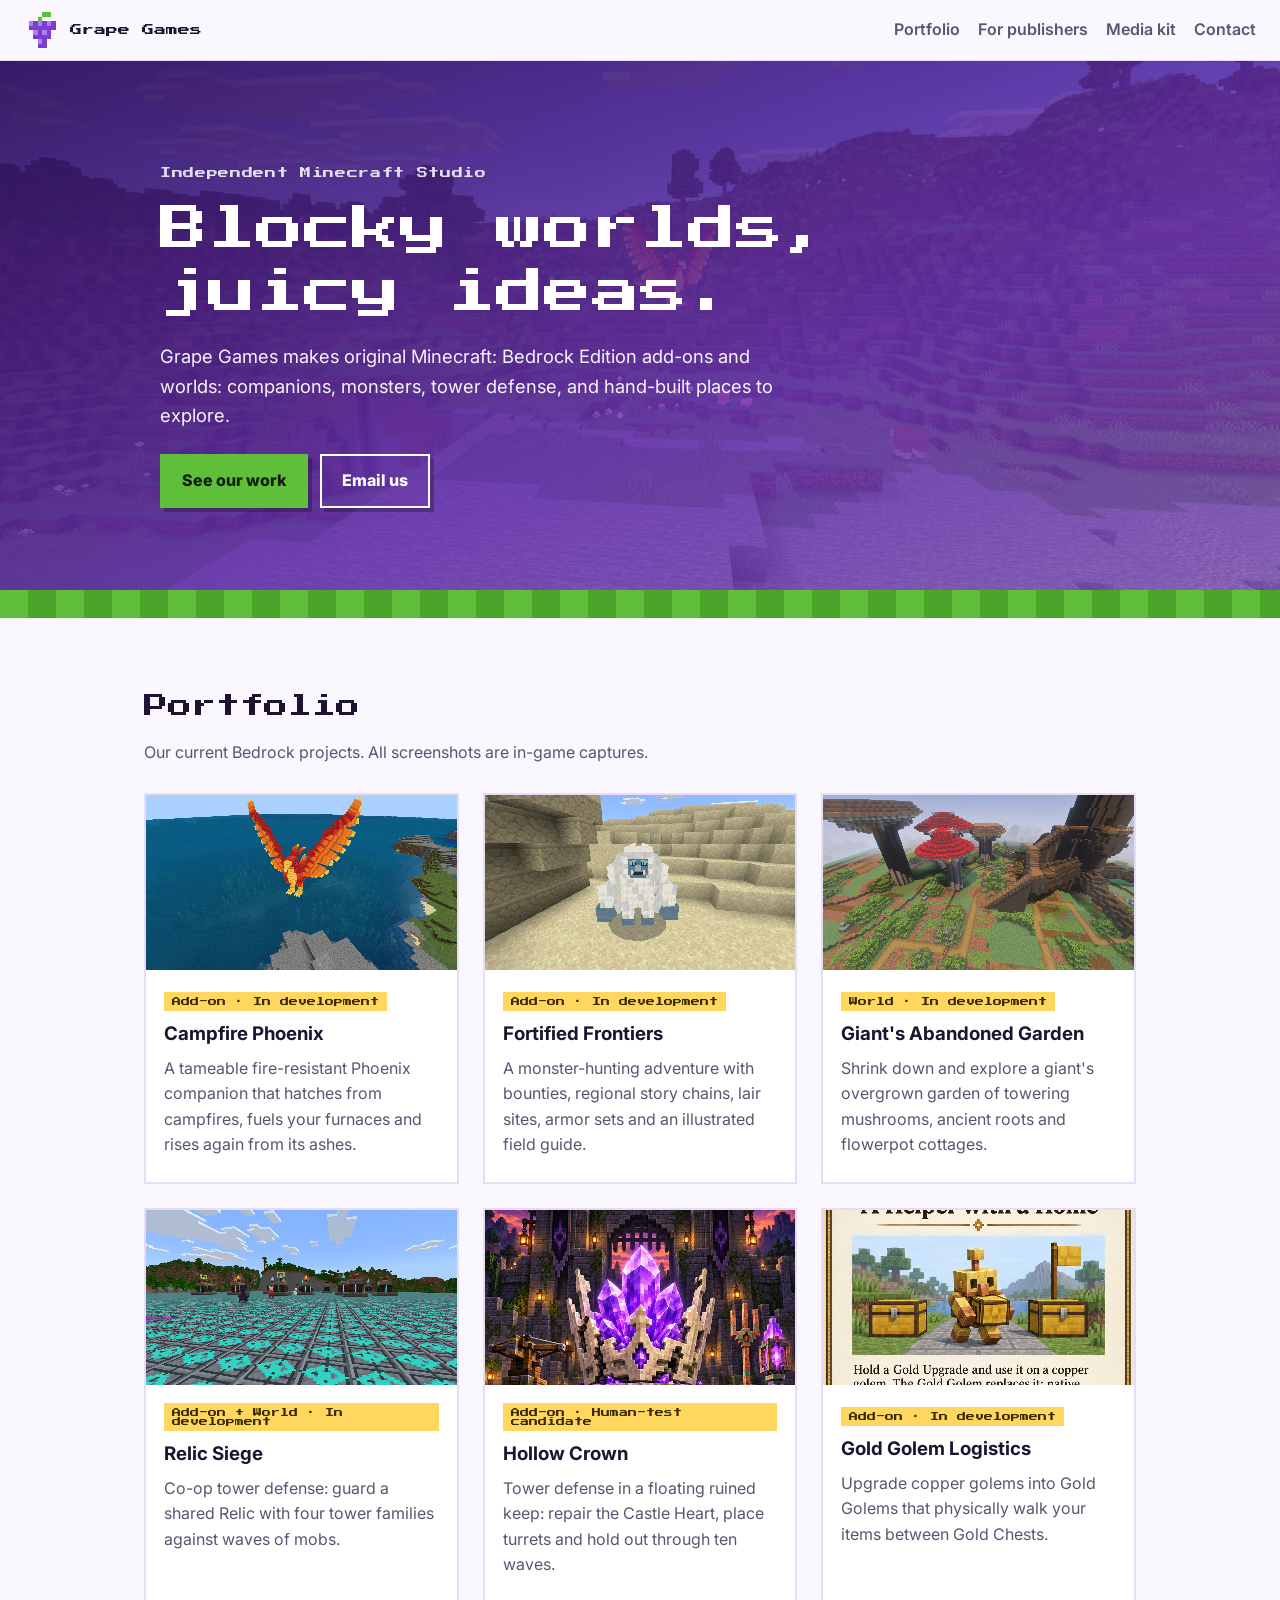
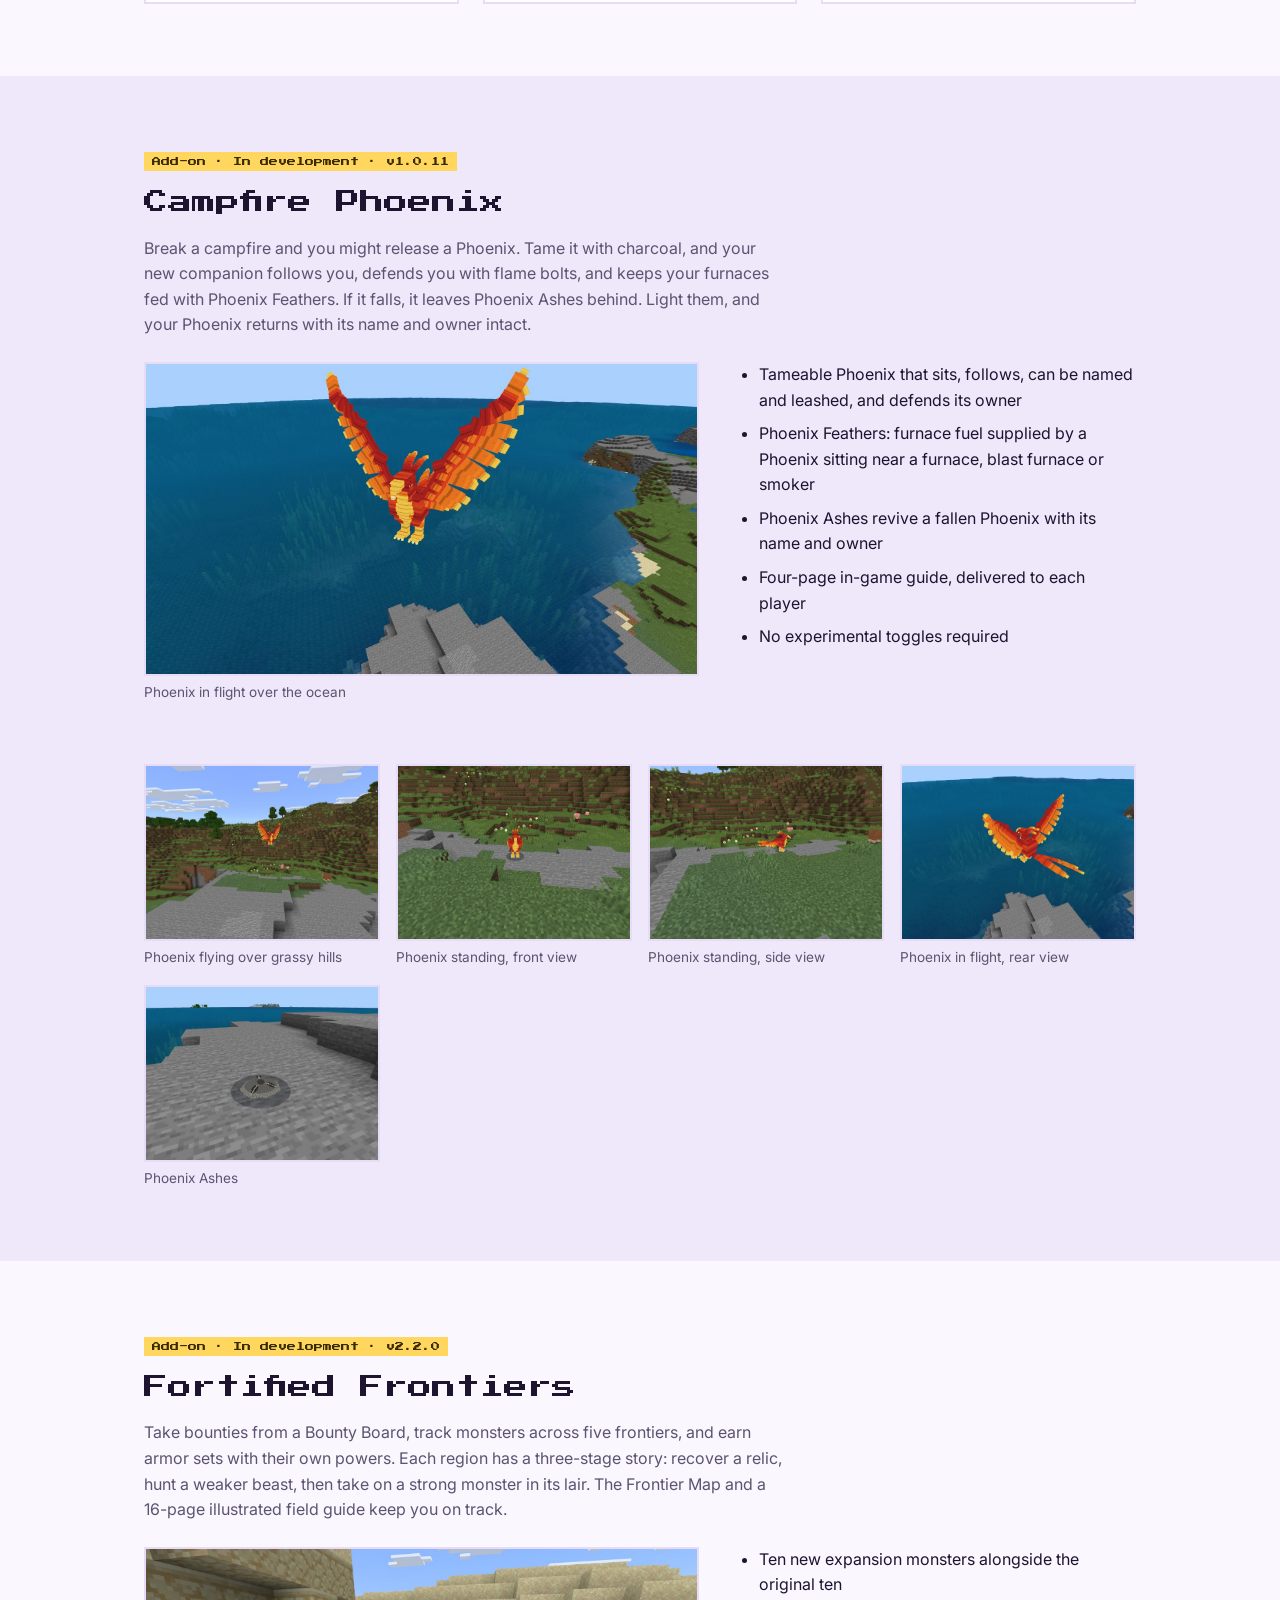
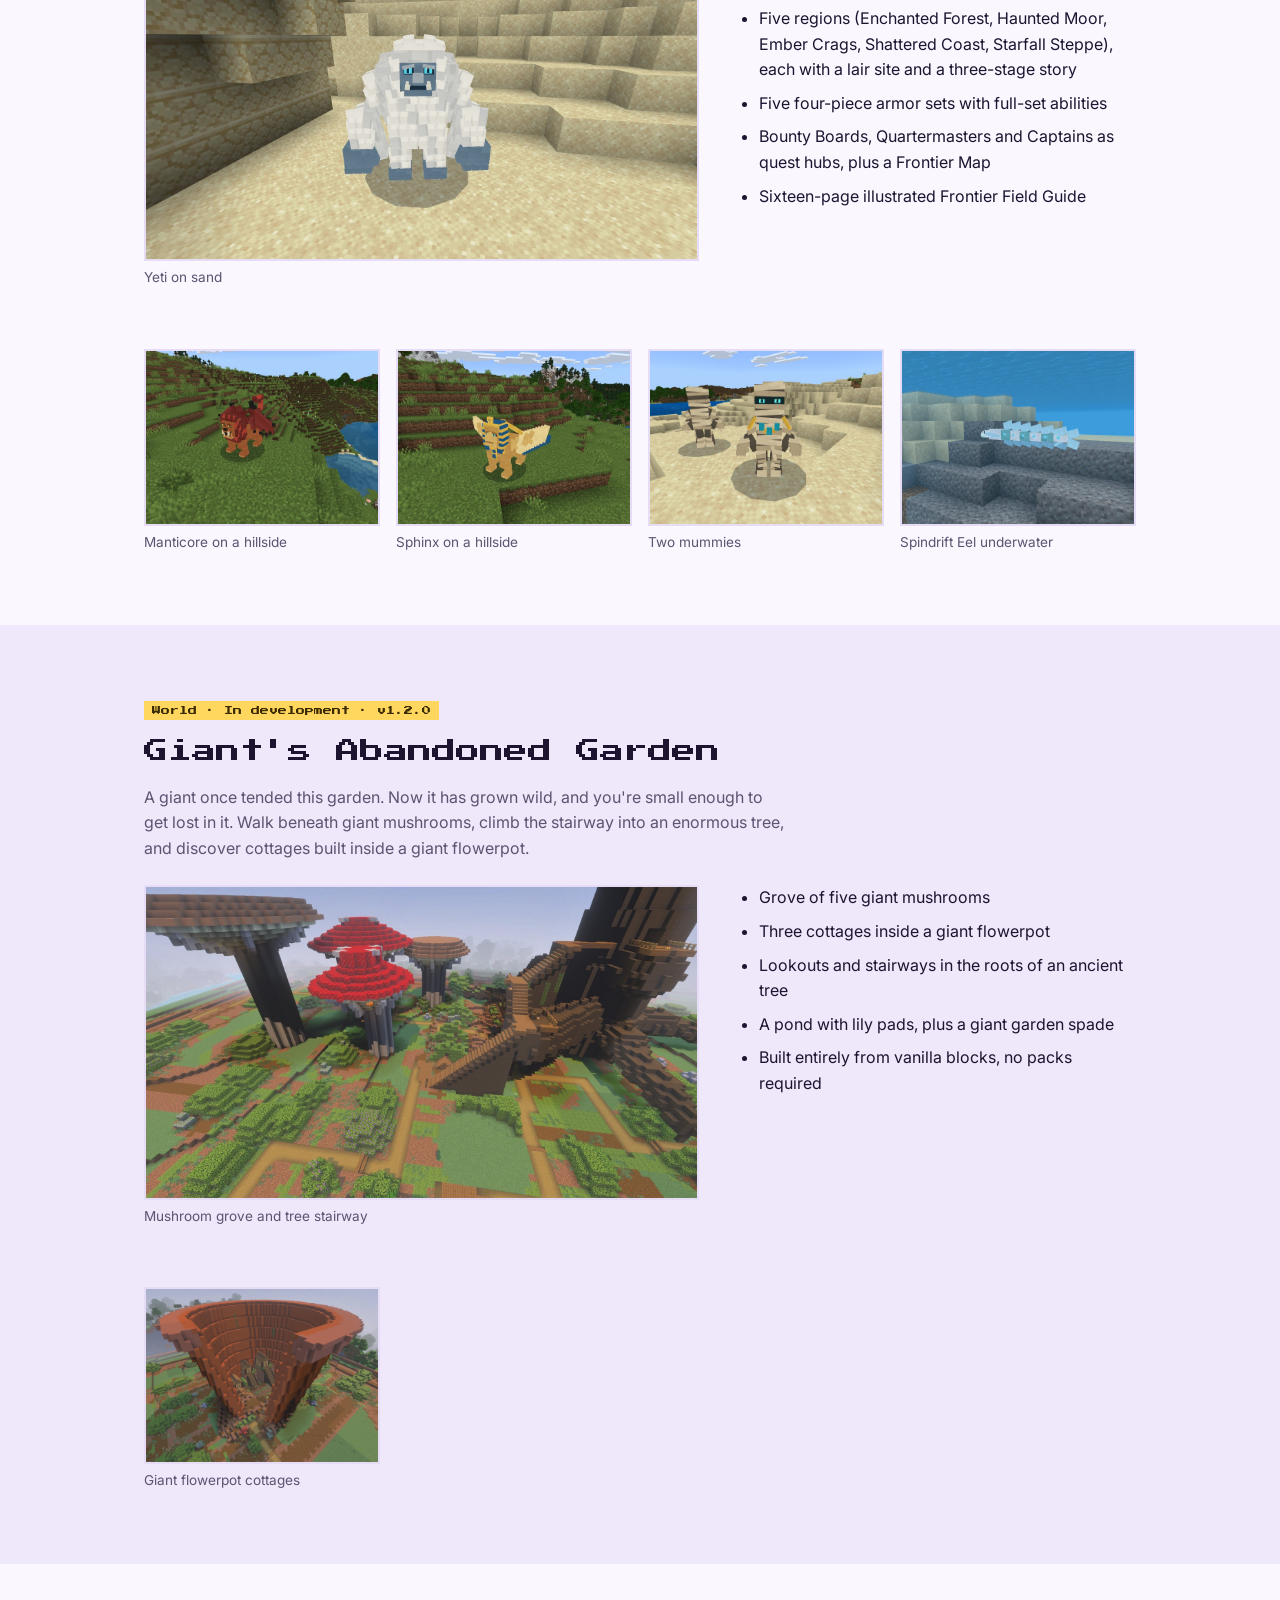
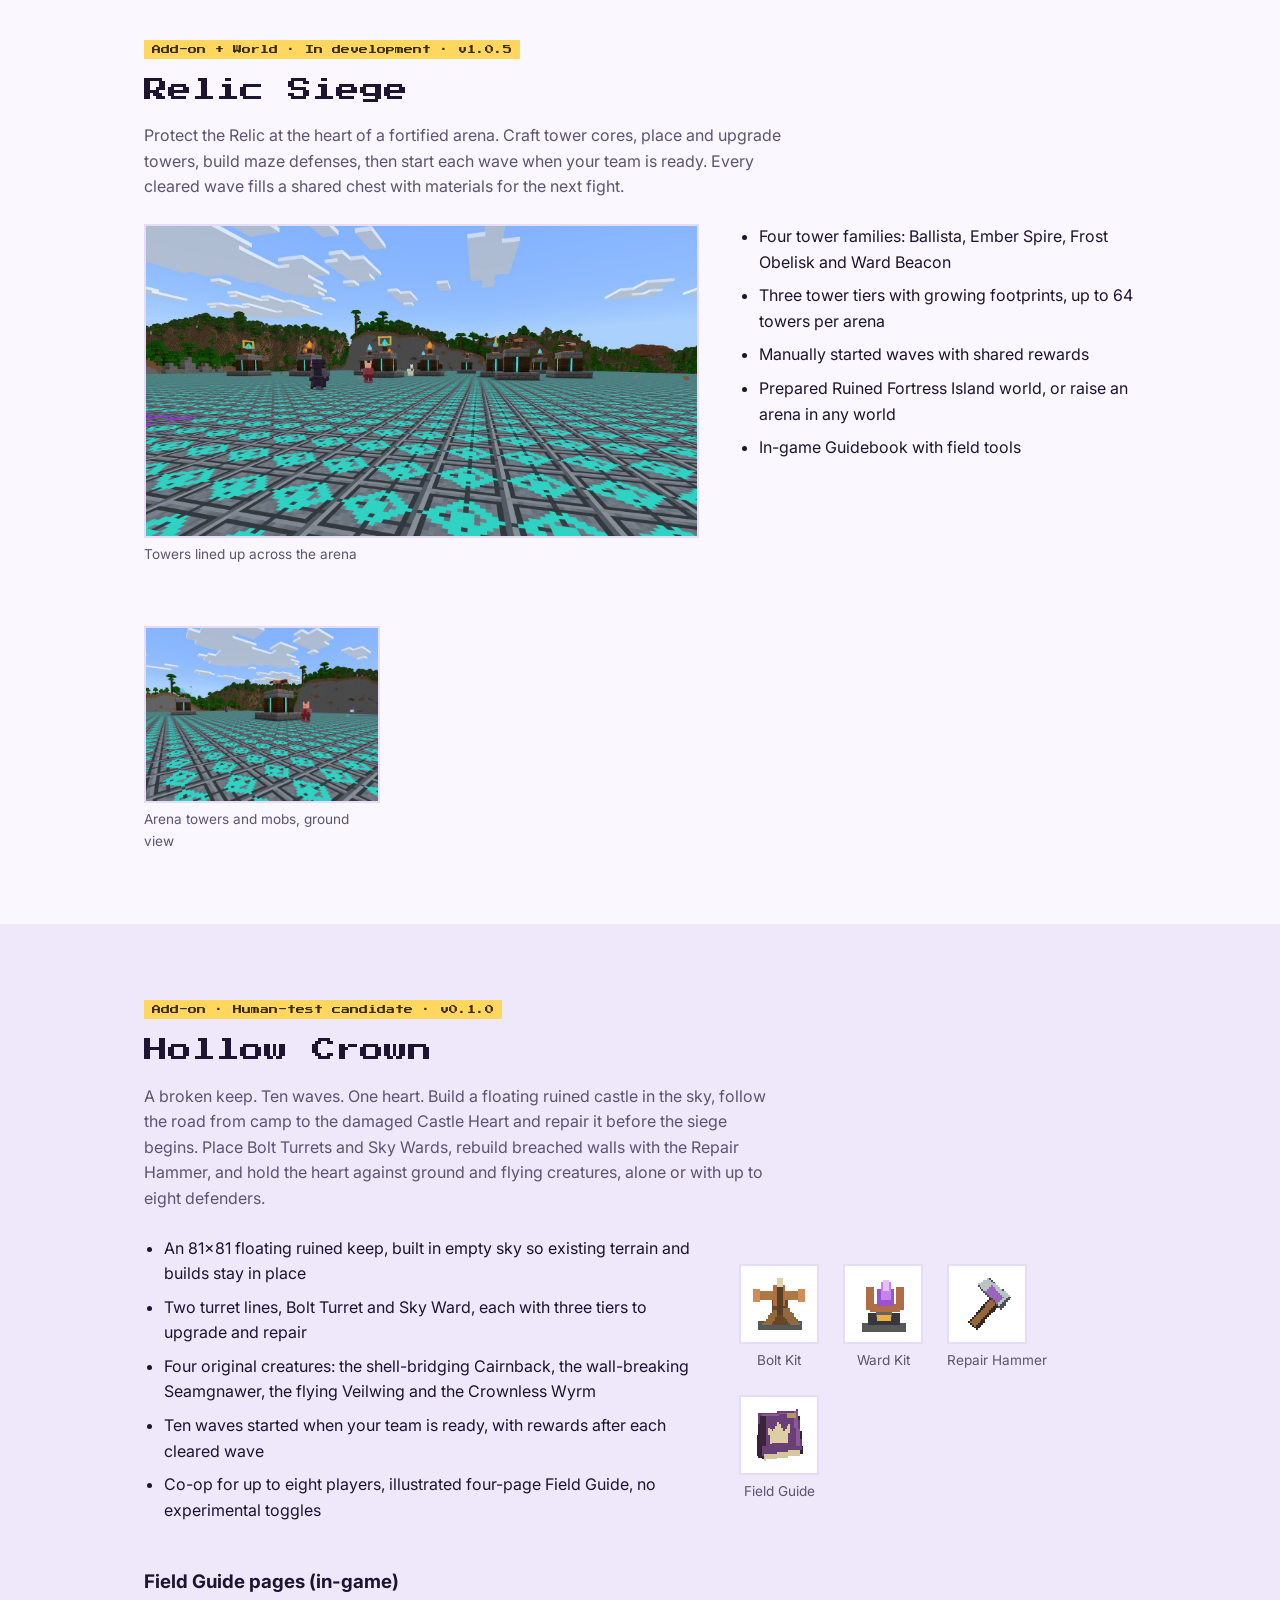
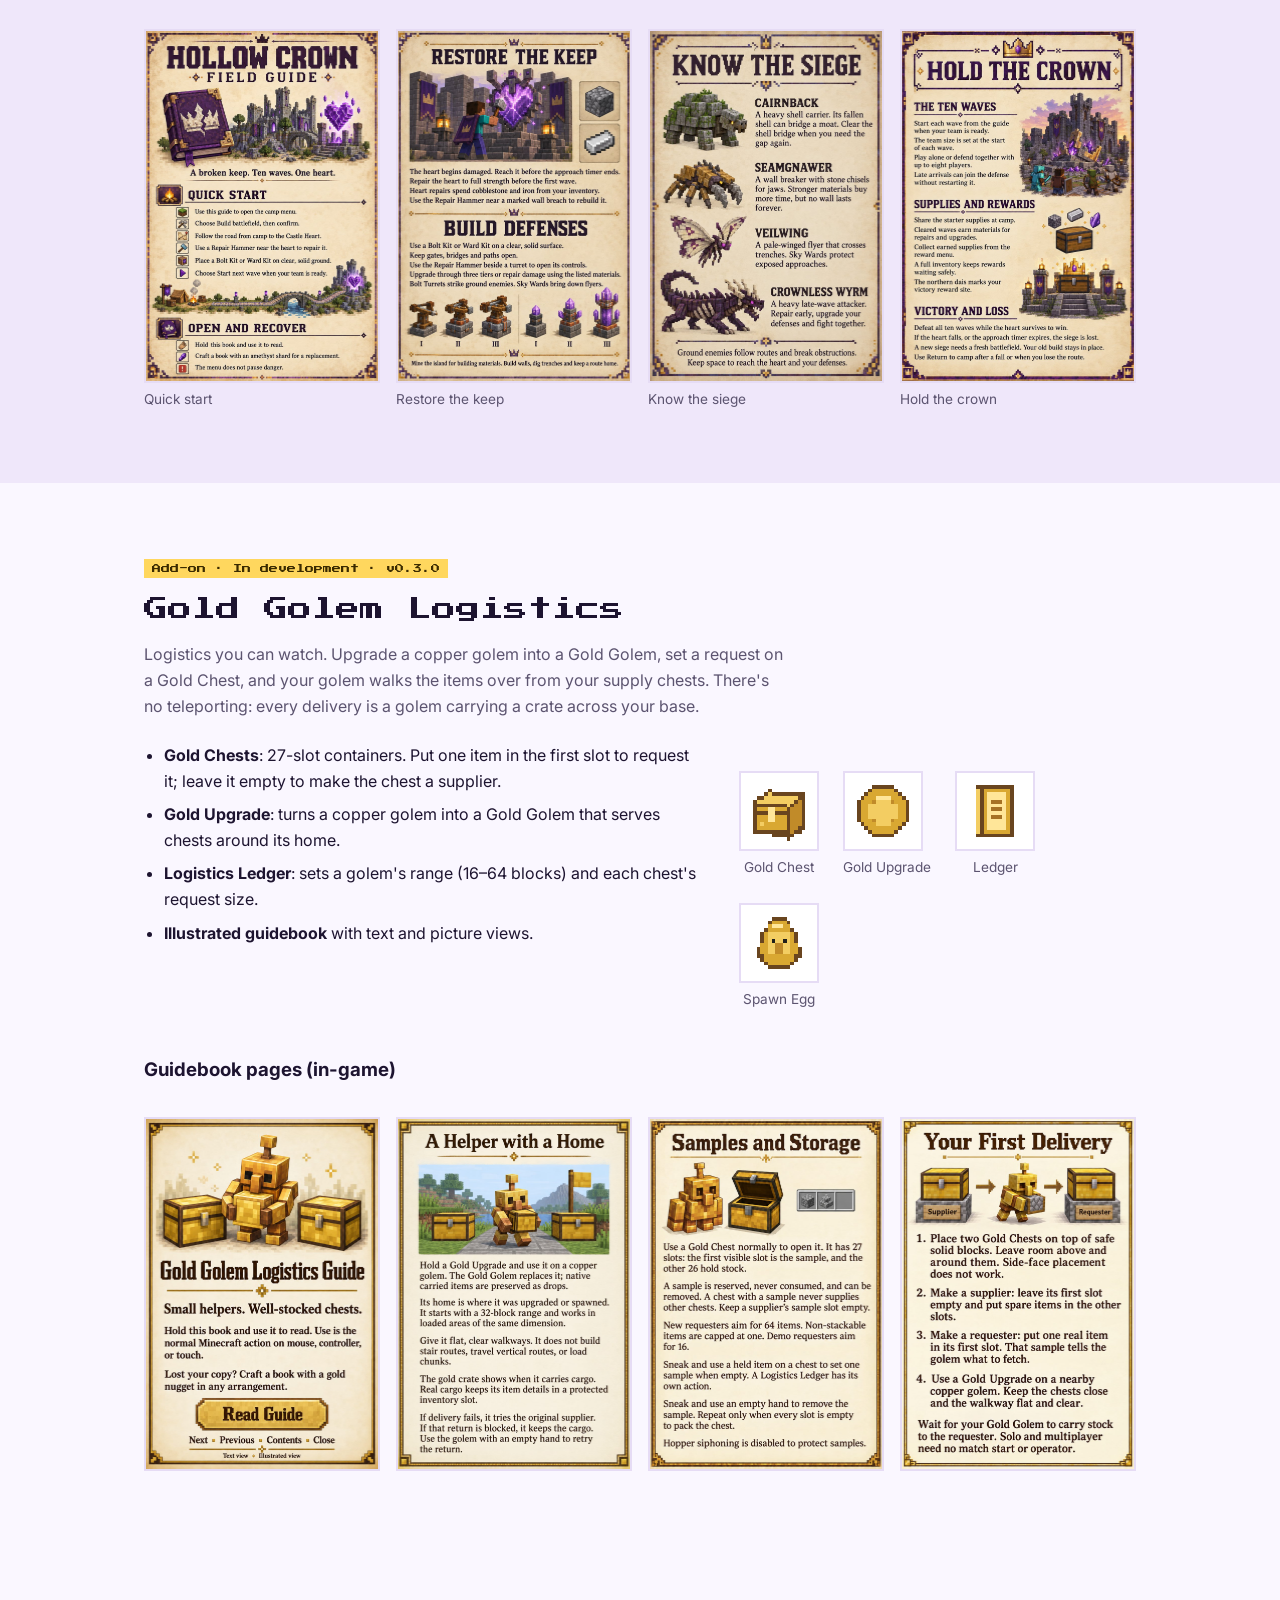
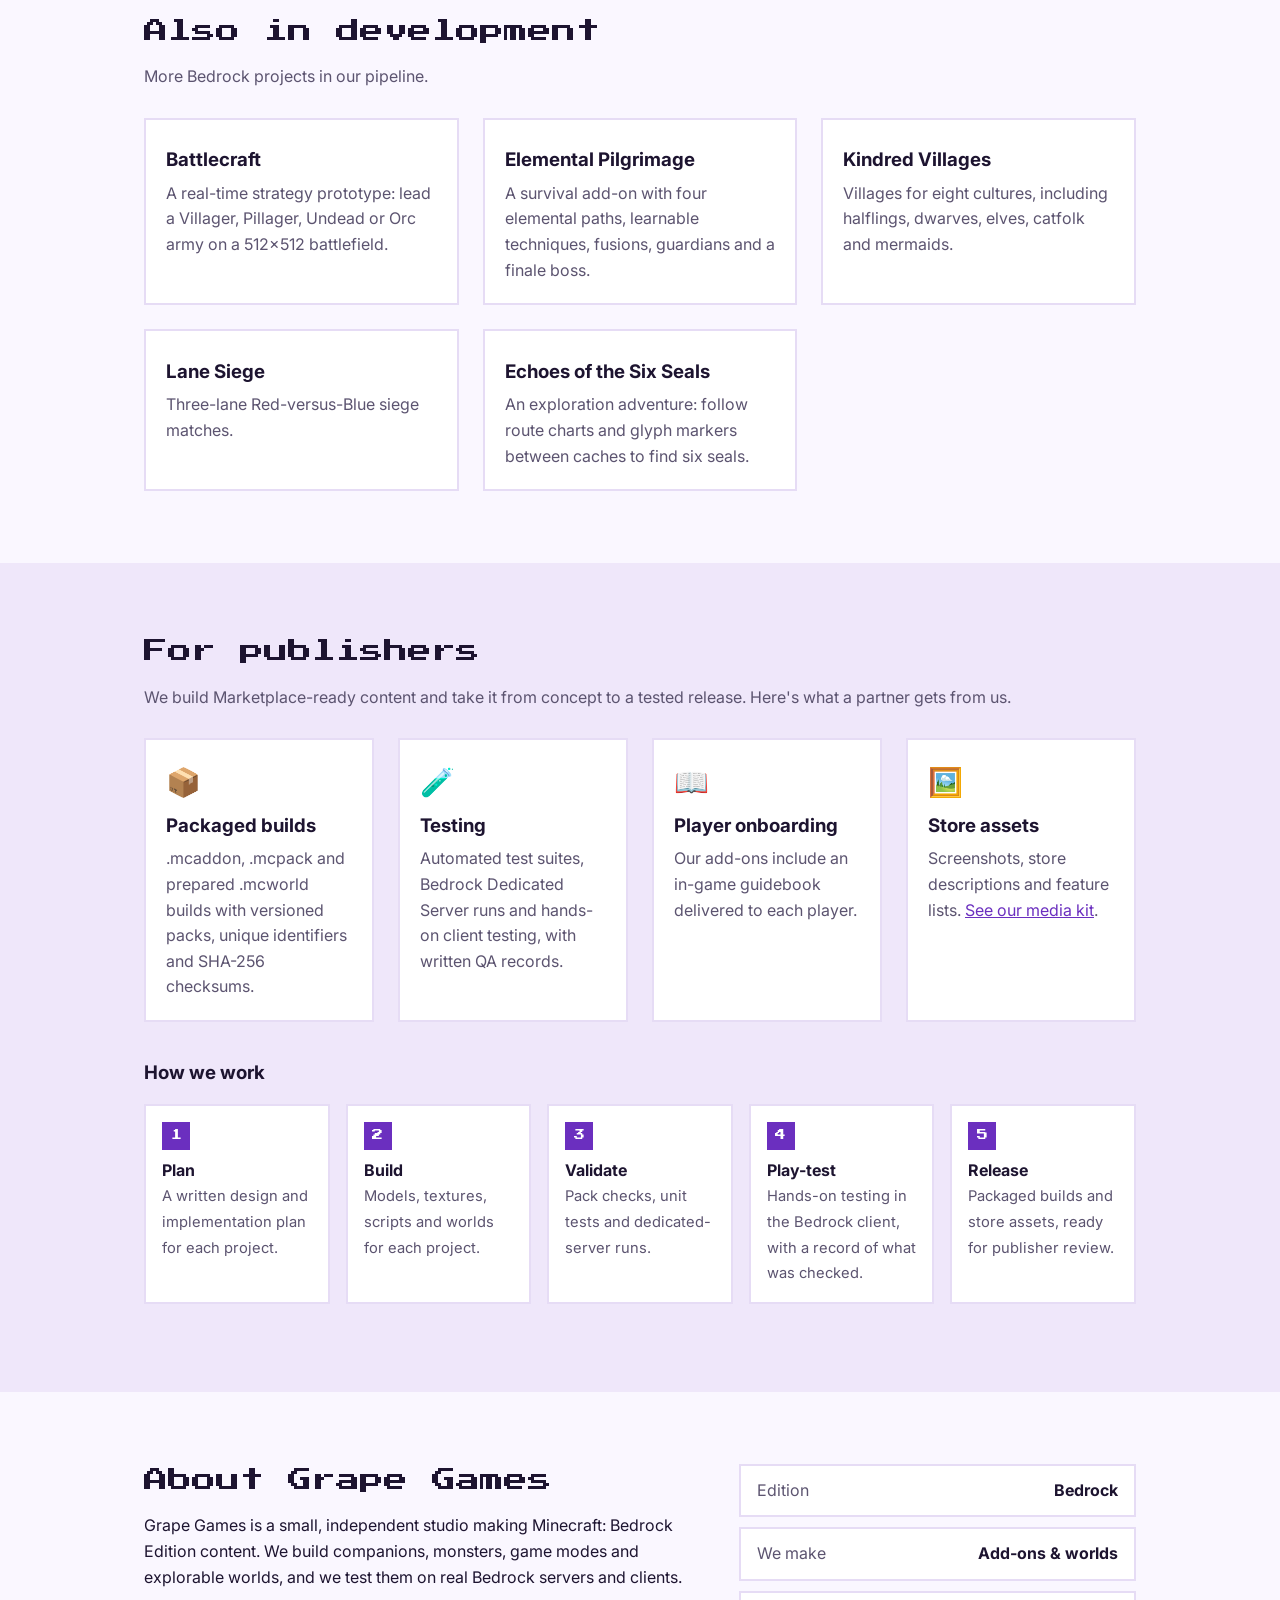
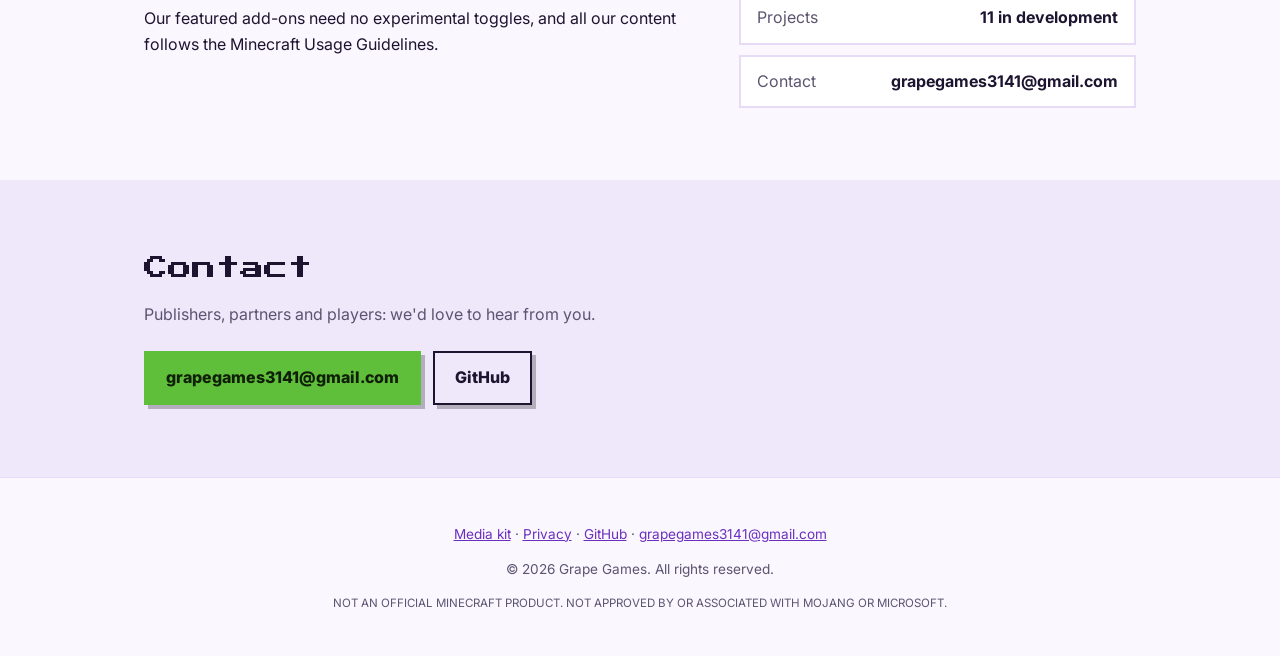
==== commit ad3983e9: "Add Hollow Crown tower defense to portfolio and media kit New #hollow project section and portfolio " ====
--- a/index.html
+++ b/index.html
@@ -4,9 +4,9 @@
   <meta charset="utf-8">
   <meta name="viewport" content="width=device-width, initial-scale=1">
   <title>Grape Games — Minecraft Content Studio</title>
-  <meta name="description" content="Grape Games is an independent studio making original Minecraft: Bedrock Edition worlds and add-ons, including Campfire Phoenix, Fortified Frontiers, Giant's Abandoned Garden and Relic Siege.">
+  <meta name="description" content="Grape Games is an independent studio making original Minecraft: Bedrock Edition worlds and add-ons, including Campfire Phoenix, Fortified Frontiers, Giant's Abandoned Garden, Relic Siege and Hollow Crown.">
   <meta property="og:title" content="Grape Games — Minecraft Content Studio">
-  <meta property="og:description" content="Original Minecraft Bedrock add-ons and worlds: Campfire Phoenix, Fortified Frontiers, Giant's Abandoned Garden, Relic Siege and more.">
+  <meta property="og:description" content="Original Minecraft Bedrock add-ons and worlds: Campfire Phoenix, Fortified Frontiers, Giant's Abandoned Garden, Relic Siege, Hollow Crown and more.">
   <meta property="og:type" content="website">
   <meta property="og:url" content="https://grapegames3141.github.io/im-crafty/">
   <meta property="og:image" content="https://grapegames3141.github.io/im-crafty/assets/shots/minecraft-phoenix/phoenix-flying-ocean-front.jpg">
@@ -78,6 +78,14 @@
             <p>Co-op tower defense: guard a shared Relic with four tower families against waves of mobs.</p>
           </div>
         </a>
+        <a class="card" href="#hollow">
+          <div class="thumb"><img src="assets/hollow-crown/pack-icon.jpg" alt="Hollow Crown pack icon: a broken crown before a ruined keep" loading="lazy" style="object-position:50% 40%"></div>
+          <div class="card-body">
+            <span class="tag dev">Add-on · Human-test candidate</span>
+            <h3>Hollow Crown</h3>
+            <p>Tower defense in a floating ruined keep: repair the Castle Heart, place turrets and hold out through ten waves.</p>
+          </div>
+        </a>
         <a class="card" href="#golem">
           <div class="thumb golem-thumb"><img src="assets/golem/guide-routes.jpg" alt="Gold Golem Logistics guidebook page" loading="lazy"></div>
           <div class="card-body">
@@ -188,7 +196,39 @@
         <figure><img src="assets/shots/relic-siege/arena-towers-ground-view.jpg" alt="Arena towers and mobs, ground view" loading="lazy"><figcaption>Arena towers and mobs, ground view</figcaption></figure>
       </div>
     </section>
-    <section id="golem" class="section project alt">
+    <section id="hollow" class="section project alt">
+      <div class="project-head">
+        <span class="tag dev">Add-on · Human-test candidate · v0.1.0</span>
+        <h2>Hollow Crown</h2>
+        <p class="section-lead">A broken keep. Ten waves. One heart. Build a floating ruined castle in the sky, follow the road from camp to the damaged Castle Heart and repair it before the siege begins. Place Bolt Turrets and Sky Wards, rebuild breached walls with the Repair Hammer, and hold the heart against ground and flying creatures, alone or with up to eight defenders.</p>
+      </div>
+      <!-- TRAILER: put in the YouTube video ID and remove the comment markers.
+      <div class="video"><iframe src="https://www.youtube-nocookie.com/embed/VIDEO_ID" title="Hollow Crown trailer" allow="encrypted-media; picture-in-picture" allowfullscreen loading="lazy"></iframe></div>
+      -->
+      <div class="two-col">
+        <ul class="bullets">
+          <li>An 81×81 floating ruined keep, built in empty sky so existing terrain and builds stay in place</li>
+          <li>Two turret lines, Bolt Turret and Sky Ward, each with three tiers to upgrade and repair</li>
+          <li>Four original creatures: the shell-bridging Cairnback, the wall-breaking Seamgnawer, the flying Veilwing and the Crownless Wyrm</li>
+          <li>Ten waves started when your team is ready, with rewards after each cleared wave</li>
+          <li>Co-op for up to eight players, illustrated four-page Field Guide, no experimental toggles</li>
+        </ul>
+        <div class="icons">
+          <figure><img src="assets/hollow-crown/bolt-kit-icon.png" alt="Bolt Kit icon" class="pixel"><figcaption>Bolt Kit</figcaption></figure>
+          <figure><img src="assets/hollow-crown/ward-kit-icon.png" alt="Ward Kit icon" class="pixel"><figcaption>Ward Kit</figcaption></figure>
+          <figure><img src="assets/hollow-crown/repair-hammer-icon.png" alt="Repair Hammer icon" class="pixel"><figcaption>Repair Hammer</figcaption></figure>
+          <figure><img src="assets/hollow-crown/field-guide-icon.png" alt="Field Guide icon" class="pixel"><figcaption>Field Guide</figcaption></figure>
+        </div>
+      </div>
+      <h3 class="sub">Field Guide pages (in-game)</h3>
+      <div class="gallery tall">
+        <figure><img src="assets/hollow-crown/guide1.jpg" alt="Field Guide page: Quick start" loading="lazy"><figcaption>Quick start</figcaption></figure>
+        <figure><img src="assets/hollow-crown/guide2.jpg" alt="Field Guide page: Restore the keep" loading="lazy"><figcaption>Restore the keep</figcaption></figure>
+        <figure><img src="assets/hollow-crown/guide3.jpg" alt="Field Guide page: Know the siege" loading="lazy"><figcaption>Know the siege</figcaption></figure>
+        <figure><img src="assets/hollow-crown/guide4.jpg" alt="Field Guide page: Hold the crown" loading="lazy"><figcaption>Hold the crown</figcaption></figure>
+      </div>
+    </section>
+    <section id="golem" class="section project">
       <div class="project-head">
         <span class="tag dev">Add-on · In development · v0.3.0</span>
         <h2>Gold Golem Logistics</h2>
@@ -257,7 +297,7 @@
         <ul class="facts">
           <li><span>Edition</span><b>Bedrock</b></li>
           <li><span>We make</span><b>Add-ons &amp; worlds</b></li>
-          <li><span>Projects</span><b>10 in development</b></li>
+          <li><span>Projects</span><b>11 in development</b></li>
           <li><span>Contact</span><b>grapegames3141@gmail.com</b></li>
         </ul>
       </div>
--- a/styles.css
+++ b/styles.css
@@ -29,7 +29,7 @@
 .grid{display:grid;grid-template-columns:repeat(auto-fit,minmax(280px,1fr));gap:24px;margin-top:28px}
 .grid.four{grid-template-columns:repeat(auto-fit,minmax(200px,1fr))}
 .card{text-decoration:none;transition:transform .15s;background:var(--card);border:2px solid var(--line);overflow:hidden;display:flex;flex-direction:column}
-.thumb{aspect-ratio:16/9;background:var(--grape-d)}
+.thumb{aspect-ratio:16/9;overflow:hidden;background:var(--grape-d)}
 .thumb img{width:100%;height:100%;object-fit:cover;image-rendering:pixelated}
 .card-body{padding:18px}
 .card-body p{color:var(--muted);margin:.4em 0}
